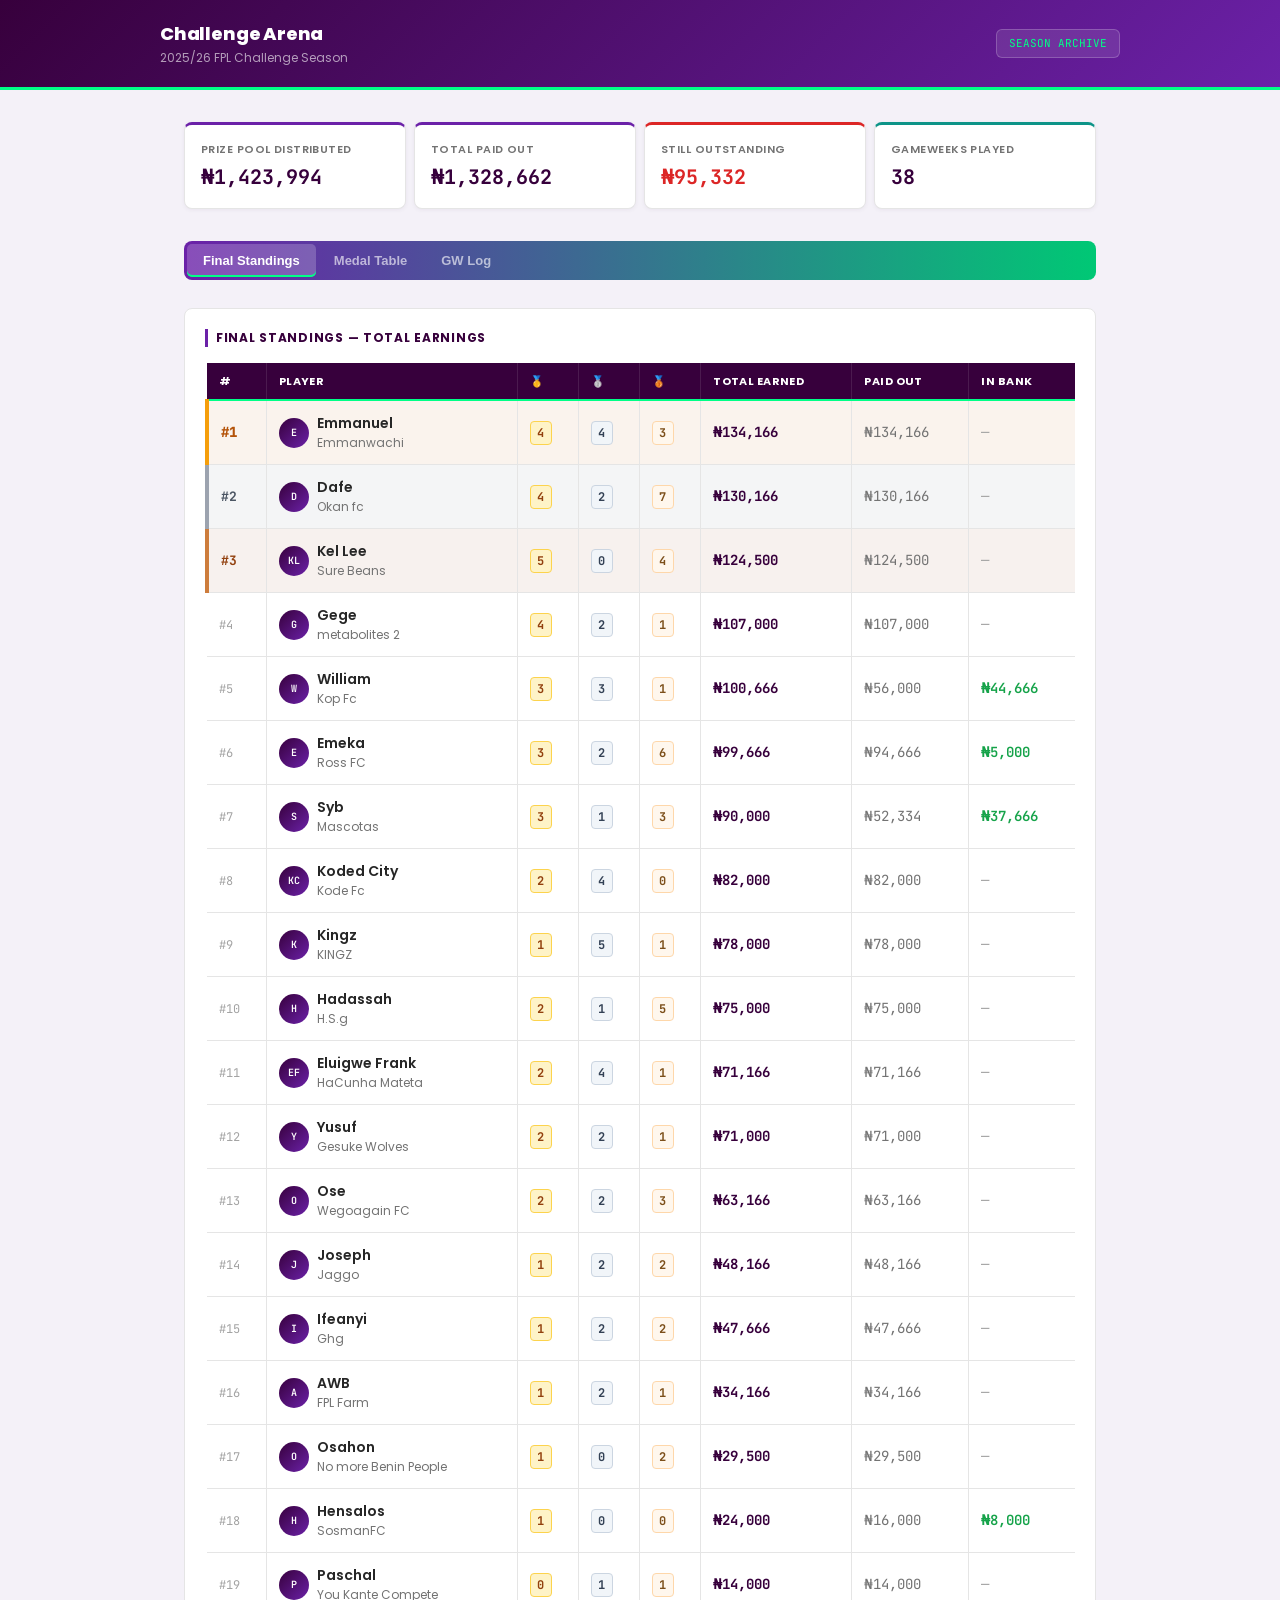
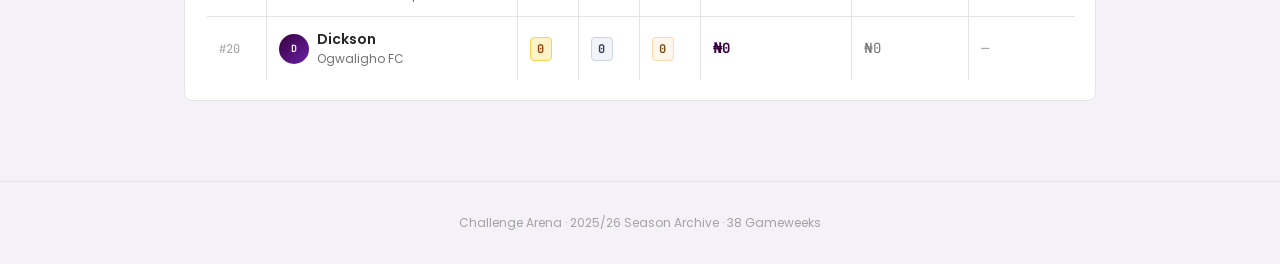
==== archive-2526.html @ 84543beb "Switch font from Inter to Poppins across all pages Co-Authored-By: Claude Sonnet 4.6 <noreply@anthro" ====
<!DOCTYPE html>
<html lang="en">
<head>
<meta charset="UTF-8">
<meta name="viewport" content="width=device-width,initial-scale=1">
<title>2025/26 Season Archive — Challenge Arena</title>
<link rel="preconnect" href="https://fonts.googleapis.com">
<link href="https://fonts.googleapis.com/css2?family=Poppins:wght@400;500;600;700;800&family=JetBrains+Mono:wght@400;600;700&display=swap" rel="stylesheet">
<style>
*{box-sizing:border-box;margin:0;padding:0}
html,body{overflow-x:hidden}
body{background:#f4f1f8;color:#262626;font-family:'Poppins',system-ui,sans-serif;min-height:100vh;font-size:14px;line-height:1.5}
.mono{font-family:'JetBrains Mono','Fira Code',monospace}

header{background:linear-gradient(135deg,#37003c 0%,#6b21a8 100%);padding:1.25rem 1.5rem;border-bottom:3px solid #00ff87}
.header-inner{max-width:960px;margin:0 auto;display:flex;align-items:center;justify-content:space-between;gap:1rem;flex-wrap:wrap}
.logo-name{font-size:18px;font-weight:800;color:#fff;letter-spacing:-0.01em}
.logo-sub{font-size:12px;color:rgba(255,255,255,.6);margin-top:2px}
.archive-badge{font-family:'JetBrains Mono','Fira Code',monospace;font-size:11px;color:#00ff87;background:rgba(255,255,255,.1);padding:5px 12px;border-radius:6px;border:1px solid rgba(255,255,255,.2);white-space:nowrap}

.shell{max-width:960px;margin:0 auto;padding:2rem 1.5rem}

.metrics{display:grid;grid-template-columns:repeat(auto-fit,minmax(140px,1fr));gap:8px;margin-bottom:2rem}
.metric{background:#fff;border:1px solid #e5e5e5;border-top:3px solid #6b21a8;border-radius:8px;padding:1rem;box-shadow:0 1px 4px rgba(55,0,60,.06)}
.metric-label{font-size:11px;font-weight:600;color:#737373;margin-bottom:4px;text-transform:uppercase;letter-spacing:.04em}
.metric-val{font-family:'JetBrains Mono','Fira Code',monospace;font-size:20px;font-weight:700;color:#37003c}

.tabs{display:flex;gap:2px;background:linear-gradient(90deg,#6b21a8 0%,#00c875 100%);border-radius:8px;padding:3px;margin-bottom:1.75rem;overflow-x:auto}
.tab{padding:9px 16px;font-size:13px;font-weight:700;cursor:pointer;border:none;background:none;color:rgba(255,255,255,.62);border-radius:5px;white-space:nowrap;transition:color 150ms,background 150ms}
.tab:hover{color:#fff;background:rgba(255,255,255,.12)}
.tab.active{background:rgba(255,255,255,.2);color:#fff;box-shadow:inset 0 -2px 0 #00ff87}

.section{display:none}.section.active{display:block}

.card{background:#fff;border:1px solid #e5e5e5;border-radius:8px;padding:1.25rem;margin-bottom:1rem}
.card-title{font-size:12px;font-weight:700;color:#37003c;margin-bottom:1rem;letter-spacing:.06em;text-transform:uppercase;border-left:3px solid #6b21a8;padding-left:8px}

.tbl-wrap{overflow-x:auto;overscroll-behavior-x:contain}
table{width:100%;border-collapse:collapse;font-size:14px}
th{font-size:11px;font-weight:700;color:#fff;text-align:left;padding:10px 12px;background:#37003c;border-bottom:2px solid #00ff87;border-right:1px solid rgba(255,255,255,.1);white-space:nowrap;letter-spacing:.04em;text-transform:uppercase}
th:last-child{border-right:none}
td{padding:12px;border-bottom:1px solid #e5e5e5;border-right:1px solid #e5e5e5;color:#262626;vertical-align:middle}
td:last-child{border-right:none}
tr:last-child td{border-bottom:none}
tbody tr:hover td{background:#f3e8ff}

tr.podium-1 td{background:rgba(180,83,9,.07)}
tr.podium-1 td:first-child{border-left:4px solid #f59e0b}
tr.podium-2 td{background:rgba(75,85,99,.06)}
tr.podium-2 td:first-child{border-left:4px solid #9ca3af}
tr.podium-3 td{background:rgba(146,64,14,.07)}
tr.podium-3 td:first-child{border-left:4px solid #cd7c3c}

.rank-1{color:#b45309;font-family:'JetBrains Mono','Fira Code',monospace;font-weight:800;font-size:14px}
.rank-2{color:#4b5563;font-family:'JetBrains Mono','Fira Code',monospace;font-weight:700;font-size:13px}
.rank-3{color:#92400e;font-family:'JetBrains Mono','Fira Code',monospace;font-weight:700;font-size:13px}
.rank-n{color:#a3a3a3;font-family:'JetBrains Mono','Fira Code',monospace;font-size:12px}

.init{width:30px;height:30px;border-radius:9999px;background:linear-gradient(135deg,#37003c,#6b21a8);display:inline-flex;align-items:center;justify-content:center;font-family:'JetBrains Mono','Fira Code',monospace;font-size:10px;color:#fff;flex-shrink:0;font-weight:600}

.w1,.w2,.w3{font-family:'JetBrains Mono','Fira Code',monospace;font-size:12px;font-weight:700;min-width:22px;text-align:center;padding:2px 6px;border-radius:4px;display:inline-block}
.w1{background:#fef3c7;color:#92400e;border:1px solid #fcd34d}
.w2{background:#f1f5f9;color:#334155;border:1px solid #cbd5e1}
.w3{background:#fff7ed;color:#7c4f1a;border:1px solid #fed7aa}

.bal-pos{font-family:'JetBrains Mono','Fira Code',monospace;color:#16a34a;font-weight:600}
.bal-zero{font-family:'JetBrains Mono','Fira Code',monospace;color:#a3a3a3}
.earned{font-family:'JetBrains Mono','Fira Code',monospace;font-weight:700;color:#37003c}

.gw-item{display:flex;gap:1rem;padding:10px 0;border-bottom:1px solid #e5e5e5;align-items:flex-start}
.gw-item:last-child{border-bottom:none}
.gw-num{font-family:'JetBrains Mono','Fira Code',monospace;font-size:12px;color:#6b21a8;font-weight:600;white-space:nowrap;margin-top:2px;min-width:46px}
.gw-note{color:#737373;font-size:13px;line-height:1.6}
.gw-prizes{display:flex;flex-wrap:wrap;gap:4px;margin-top:6px}
.prize-chip{font-family:'JetBrains Mono','Fira Code',monospace;font-size:11px;padding:2px 7px;border-radius:4px;border:1px solid #e5e5e5;background:#f5f5f5;color:#262626;white-space:nowrap}
.prize-chip.gold{background:#fef3c7;border-color:#fcd34d;color:#92400e}
.prize-chip.silver{background:#f1f5f9;border-color:#cbd5e1;color:#334155}
.prize-chip.bronze{background:#fff7ed;border-color:#fed7aa;color:#7c4f1a}

footer{text-align:center;padding:2rem 1rem;color:#a3a3a3;font-size:12px;border-top:1px solid #e5e5e5;margin-top:2rem}

@media(max-width:600px){
  .shell{padding:1.25rem 1rem}
  .metrics{grid-template-columns:repeat(2,1fr)}
  .metric-val{font-size:16px}
  table{font-size:13px}
  th{padding:8px 6px;font-size:10px}
  td{padding:8px 6px}
  .init{width:24px;height:24px;font-size:.6rem}
  .gw-item{gap:.5rem}
}
</style>
</head>
<body>

<header>
  <div class="header-inner">
    <div>
      <div class="logo-name">Challenge Arena</div>
      <div class="logo-sub">2025/26 FPL Challenge Season</div>
    </div>
    <div class="archive-badge">SEASON ARCHIVE</div>
  </div>
</header>

<div class="shell">

  <div class="metrics" id="metrics"></div>

  <div class="tabs">
    <button class="tab active" onclick="showTab('standings')">Final Standings</button>
    <button class="tab" onclick="showTab('medals')">Medal Table</button>
    <button class="tab" onclick="showTab('gwlog')">GW Log</button>
  </div>

  <div id="sec-standings" class="section active">
    <div class="card">
      <div class="card-title">Final Standings — Total Earnings</div>
      <div class="tbl-wrap"><table>
        <thead><tr><th>#</th><th>Player</th><th>🥇</th><th>🥈</th><th>🥉</th><th>Total Earned</th><th>Paid Out</th><th>In Bank</th></tr></thead>
        <tbody id="standings-body"></tbody>
      </table></div>
    </div>
  </div>

  <div id="sec-medals" class="section">
    <div class="card">
      <div class="card-title">Medal Table</div>
      <div class="tbl-wrap"><table>
        <thead><tr><th>#</th><th>Player</th><th>🥇 Gold</th><th>🥈 Silver</th><th>🥉 Bronze</th><th>Total Medals</th></tr></thead>
        <tbody id="medals-body"></tbody>
      </table></div>
    </div>
  </div>

  <div id="sec-gwlog" class="section">
    <div class="card">
      <div class="card-title">Gameweek by Gameweek</div>
      <div id="gw-log"></div>
    </div>
  </div>

</div>

<footer>Challenge Arena · 2025/26 Season Archive · 38 Gameweeks</footer>

<script>
const NAMES=['Osahon','Syb','Emmanuel','William','Hensalos','Kingz','AWB','Yusuf','Eluigwe Frank','Hadassah','Dafe','Dickson','Joseph','Ose','Gege','Emeka','Koded City','Ifeanyi','Kel Lee','Paschal'];
const TEAMS=['No more Benin People','Mascotas','Emmanwachi','Kop Fc','SosmanFC','KINGZ','FPL Farm','Gesuke Wolves','HaCunha Mateta','H.S.g','Okan fc','Ogwaligho FC','Jaggo','Wegoagain FC','metabolites 2','Ross FC','Kode Fc','Ghg','Sure Beans','You Kante Compete'];
const PAID_OUT=[29500,52334,134166,56000,16000,78000,34166,71000,71166,75000,130166,0,48166,63166,107000,94666,82000,47666,124500,14000];
const PRESET=[
  {gw:1, awards:{1:7000,5:7000,14:18000},  pos:{1:[14],2:[1,5],3:[]},         note:'Gege 1st · Syb & Kingz joint 2nd (₦7,000 each)'},
  {gw:2, awards:{8:10000,13:18000,15:4000}, pos:{1:[13],2:[8],3:[15]},         note:'Ose 1st · Eluigwe Frank 2nd · Emeka 3rd (₦4,000)'},
  {gw:3, awards:{8:10000,15:4000,18:18000}, pos:{1:[18],2:[8],3:[15]},         note:'Kel Lee 1st · Eluigwe Frank 2nd · Emeka 3rd (₦4,000)'},
  {gw:4, awards:{14:18000,18:4000,19:10000},pos:{1:[14],2:[19],3:[18]},        note:'Gege 1st · Paschal 2nd · Kel Lee 3rd (₦4,000)'},
  {gw:5, awards:{13:14000,15:14000,19:4000},pos:{1:[13,15],2:[],3:[19]},       note:'Ose & Emeka joint 1st (₦14,000 each) · Paschal 3rd (₦4,000)'},
  {gw:6, awards:{1:5000,7:11000,15:22000},  pos:{1:[15],2:[7],3:[1]},          note:'Emeka 1st · Yusuf 2nd · Syb 3rd (₦5,000)'},
  {gw:7, awards:{2:1666,3:11000,9:22000,12:1666,15:1666},pos:{1:[9],2:[3],3:[2,12,15]},note:'Hadassah 1st · William 2nd · Emmanuel & Joseph & Emeka joint 3rd (₦1,666 each)'},
  {gw:8, awards:{10:22000,15:11000,18:5000},pos:{1:[10],2:[15],3:[18]},        note:'Dafe 1st · Emeka 2nd · Kel Lee 3rd (₦5,000)'},
  {gw:9, awards:{7:22000,15:11000,17:5000}, pos:{1:[7],2:[15],3:[17]},         note:'Yusuf 1st · Emeka 2nd · Ifeanyi 3rd (₦5,000)'},
  {gw:10,awards:{3:22000,9:5000,10:11000},  pos:{1:[3],2:[10],3:[9]},          note:'William 1st · Dafe 2nd · Hadassah 3rd (₦5,000)'},
  {gw:11,awards:{3:1666,10:11000,12:22000,13:1666,17:1666},pos:{1:[12],2:[10],3:[3,13,17]},note:'Joseph 1st · Dafe 2nd · William & Ose & Ifeanyi joint 3rd (₦1,666 each)'},
  {gw:12,awards:{3:22000,5:11000,10:5000},  pos:{1:[3],2:[5],3:[10]},          note:'William 1st · Kingz 2nd · Dafe 3rd (₦5,000)'},
  {gw:13,awards:{0:5000,15:22000,16:11000}, pos:{1:[15],2:[16],3:[0]},         note:'Emeka 1st · Koded City 2nd · Osahon 3rd (₦5,000)'},
  {gw:14,awards:{2:22000,8:8000,16:8000},   pos:{1:[2],2:[8,16],3:[]},         note:'Emmanuel 1st · Eluigwe Frank & Koded City joint 2nd (₦8,000 each)'},
  {gw:15,awards:{0:22000,9:11000,14:5000},  pos:{1:[0],2:[9],3:[14]},          note:'Osahon 1st · Hadassah 2nd · Gege 3rd (₦5,000)'},
  {gw:16,awards:{2:2500,3:11000,4:24000,9:2500},pos:{1:[4],2:[3],3:[2,9]},    note:'Hensalos 1st · William 2nd · Emmanuel & Hadassah joint 3rd (₦2,500 each)'},
  {gw:17,awards:{2:17500,8:17500,10:5000},  pos:{1:[2,8],2:[],3:[10]},         note:'Emmanuel & Eluigwe Frank joint 1st (₦17,500 each) · Dafe 3rd (₦5,000)'},
  {gw:18,awards:{1:24000,5:11000,13:5000},  pos:{1:[1],2:[5],3:[13]},          note:'Syb 1st · Kingz 2nd · Ose 3rd (₦5,000)'},
  {gw:19,awards:{5:5000,10:24000,16:11000}, pos:{1:[10],2:[16],3:[5]},         note:'Dafe 1st · Koded City 2nd · Kingz 3rd (₦5,000)'},
  {gw:20,awards:{0:2500,10:2500,14:11000,18:24000},pos:{1:[18],2:[14],3:[0,10]},note:'Kel Lee 1st · Gege 2nd · Osahon & Dafe joint 3rd (₦2,500 each)'},
  {gw:21,awards:{1:5000,2:22000,3:11000},   pos:{1:[2],2:[3],3:[1]},           note:'Emmanuel 1st · William 2nd · Syb 3rd (₦5,000)'},
  {gw:22,awards:{1:22000,7:11000,15:5000},  pos:{1:[1],2:[7],3:[15]},          note:'Syb 1st · Yusuf 2nd · Emeka 3rd (₦5,000)'},
  {gw:23,awards:{2:2500,9:2500,16:22000,17:11000},pos:{1:[16],2:[17],3:[2,9]},note:'Koded City 1st · Ifeanyi 2nd · Emmanuel & Hadassah joint 3rd (₦2,500 each)'},
  {gw:24,awards:{5:22000,9:5000,13:11000},  pos:{1:[5],2:[13],3:[9]},          note:'Kingz 1st · Ose 2nd · Hadassah 3rd (₦5,000)'},
  {gw:25,awards:{5:11000,6:2500,13:2500,18:22000},pos:{1:[18],2:[5],3:[6,13]},note:'Kel Lee 1st · Kingz 2nd · AWB & Ose joint 3rd (₦2,500 each)'},
  {gw:26,awards:{6:11000,7:22000,18:5000},  pos:{1:[7],2:[6],3:[18]},          note:'Yusuf 1st · AWB 2nd · Kel Lee 3rd (₦5,000)'},
  {gw:27,awards:{2:11000,3:22000,10:2500,12:2500},pos:{1:[3],2:[2],3:[10,12]},note:'William 1st · Emmanuel 2nd · Dafe & Joseph joint 3rd (₦2,500 each)'},
  {gw:28,awards:{1:22000,2:11000,8:5000},   pos:{1:[1],2:[2],3:[8]},           note:'Syb 1st · Emmanuel 2nd · Eluigwe Frank 3rd (₦5,000)'},
  {gw:29,awards:{9:22000,16:8000,17:8000},  pos:{1:[9],2:[16,17],3:[]},        note:'Hadassah 1st · Koded City & Ifeanyi joint 2nd (₦8,000 each)'},
  {gw:30,awards:{6:12666,8:12666,10:12666}, pos:{1:[6,8,10],2:[],3:[]},        note:'AWB & Eluigwe Frank & Dafe 3-way 1st (₦12,666 each)'},
  {gw:31,awards:{6:8000,8:8000,10:22000},   pos:{1:[10],2:[6,8],3:[]},         note:'Dafe 1st · AWB & Eluigwe Frank joint 2nd (₦8,000 each)'},
  {gw:32,awards:{2:11000,7:5000,17:22000},  pos:{1:[17],2:[2],3:[7]},          note:'Ifeanyi 1st · Emmanuel 2nd · Yusuf 3rd (₦5,000)'},
  {gw:33,awards:{5:11000,10:5000,16:22000}, pos:{1:[16],2:[5],3:[10]},         note:'Koded City 1st · Kingz 2nd · Dafe 3rd (₦5,000)'},
  {gw:34,awards:{1:5000,2:11000,14:22000},  pos:{1:[14],2:[2],3:[1]},          note:'Gege 1st · Emmanuel 2nd · Syb 3rd (₦5,000)'},
  {gw:35,awards:{13:11000,14:22000,15:2500,18:2500},pos:{1:[14],2:[13],3:[15,18]},note:'Gege 1st · Ose 2nd · Emeka & Kel Lee joint 3rd (₦2,500 each)'},
  {gw:36,awards:{2:22000,9:5000,12:11000},  pos:{1:[2],2:[12],3:[9]},          note:'Emmanuel 1st · Joseph 2nd · Hadassah 3rd (₦5,000)'},
  {gw:37,awards:{10:2500,14:11000,15:2500,18:22000},pos:{1:[18],2:[14],3:[10,15]},note:'Kel Lee 1st · Gege 2nd · Dafe & Emeka joint 3rd (₦2,500 each)'},
  {gw:38,awards:{10:5000,12:11000,18:22000},pos:{1:[18],2:[12],3:[10]},        note:'Kel Lee 1st · Joseph 2nd · Dafe 3rd (₦5,000)'},
];

// Compute stats
const acc=new Array(20).fill(0), w1=new Array(20).fill(0), w2=new Array(20).fill(0), w3=new Array(20).fill(0);
PRESET.forEach(g=>{
  Object.entries(g.awards).forEach(([i,v])=>acc[+i]+=v);
  (g.pos[1]||[]).forEach(i=>w1[i]++);
  (g.pos[2]||[]).forEach(i=>w2[i]++);
  (g.pos[3]||[]).forEach(i=>w3[i]++);
});

const fmt=n=>'₦'+n.toLocaleString();
const ini=n=>n.split(' ').map(w=>w[0]).join('').slice(0,2).toUpperCase();

// Metrics
const totalDistributed=acc.reduce((s,v)=>s+v,0);
const totalPaid=PAID_OUT.reduce((s,v)=>s+v,0);
const outstanding=totalDistributed-totalPaid;
document.getElementById('metrics').innerHTML=`
  <div class="metric"><div class="metric-label">Prize Pool Distributed</div><div class="metric-val">${fmt(totalDistributed)}</div></div>
  <div class="metric"><div class="metric-label">Total Paid Out</div><div class="metric-val">${fmt(totalPaid)}</div></div>
  <div class="metric" style="border-top-color:#dc2626"><div class="metric-label">Still Outstanding</div><div class="metric-val" style="color:#dc2626">${fmt(outstanding)}</div></div>
  <div class="metric" style="border-top-color:#0d9488"><div class="metric-label">Gameweeks Played</div><div class="metric-val">38</div></div>
`;

// Standings tab
const players=NAMES.map((_,i)=>({i,name:NAMES[i],team:TEAMS[i],acc:acc[i],paid:PAID_OUT[i],bal:acc[i]-PAID_OUT[i],w1:w1[i],w2:w2[i],w3:w3[i]}));
const byEarnings=[...players].sort((a,b)=>b.acc-a.acc);
document.getElementById('standings-body').innerHTML=byEarnings.map((p,rank)=>{
  const cls=rank===0?'podium-1':rank===1?'podium-2':rank===2?'podium-3':'';
  const rankEl=rank===0?`<span class="rank-1">#1</span>`:rank===1?`<span class="rank-2">#2</span>`:rank===2?`<span class="rank-3">#3</span>`:`<span class="rank-n">#${rank+1}</span>`;
  const balEl=p.bal>0?`<span class="bal-pos">${fmt(p.bal)}</span>`:`<span class="bal-zero">—</span>`;
  return `<tr class="${cls}">
    <td>${rankEl}</td>
    <td><div style="display:flex;align-items:center;gap:8px"><div class="init">${ini(p.name)}</div><div><div style="font-weight:600">${p.name}</div><div style="font-size:12px;color:#737373">${p.team}</div></div></div></td>
    <td><span class="w1">${p.w1}</span></td>
    <td><span class="w2">${p.w2}</span></td>
    <td><span class="w3">${p.w3}</span></td>
    <td><span class="earned">${fmt(p.acc)}</span></td>
    <td style="color:#737373;font-family:'JetBrains Mono','Fira Code',monospace">${fmt(p.paid)}</td>
    <td>${balEl}</td>
  </tr>`;
}).join('');

// Medal table
const byMedals=[...players].sort((a,b)=>b.w1-a.w1||b.w2-a.w2||b.w3-a.w3||b.acc-a.acc);
document.getElementById('medals-body').innerHTML=byMedals.map((p,rank)=>{
  const cls=rank===0?'podium-1':rank===1?'podium-2':rank===2?'podium-3':'';
  const rankEl=rank===0?`<span class="rank-1">#1</span>`:rank===1?`<span class="rank-2">#2</span>`:rank===2?`<span class="rank-3">#3</span>`:`<span class="rank-n">#${rank+1}</span>`;
  const total=p.w1+p.w2+p.w3;
  return `<tr class="${cls}">
    <td>${rankEl}</td>
    <td><div style="display:flex;align-items:center;gap:8px"><div class="init">${ini(p.name)}</div><div><div style="font-weight:600">${p.name}</div><div style="font-size:12px;color:#737373">${p.team}</div></div></div></td>
    <td><span class="w1">${p.w1}</span></td>
    <td><span class="w2">${p.w2}</span></td>
    <td><span class="w3">${p.w3}</span></td>
    <td><span style="font-family:'JetBrains Mono','Fira Code',monospace;font-weight:600">${total}</span></td>
  </tr>`;
}).join('');

// GW log
document.getElementById('gw-log').innerHTML=PRESET.map(g=>{
  const chips=Object.entries(g.awards).map(([idx,v])=>{
    const pos=(g.pos[1]||[]).includes(+idx)?'gold':(g.pos[2]||[]).includes(+idx)?'silver':(g.pos[3]||[]).includes(+idx)?'bronze':'';
    return `<span class="prize-chip ${pos}">${NAMES[+idx]} ${fmt(v)}</span>`;
  }).join('');
  const gwTotal=Object.values(g.awards).reduce((s,v)=>s+v,0);
  return `<div class="gw-item">
    <div class="gw-num">GW ${g.gw}</div>
    <div>
      <div class="gw-note">${g.note}</div>
      <div class="gw-prizes">${chips}<span class="prize-chip" style="color:#6b21a8;border-color:#c4b5fd;background:#f3e8ff">Pool ${fmt(gwTotal)}</span></div>
    </div>
  </div>`;
}).join('');

function showTab(t){
  document.querySelectorAll('.tab').forEach(b=>b.classList.remove('active'));
  document.querySelectorAll('.section').forEach(s=>s.classList.remove('active'));
  document.querySelector(`[onclick="showTab('${t}')"]`).classList.add('active');
  document.getElementById('sec-'+t).classList.add('active');
}
</script>
</body>
</html>
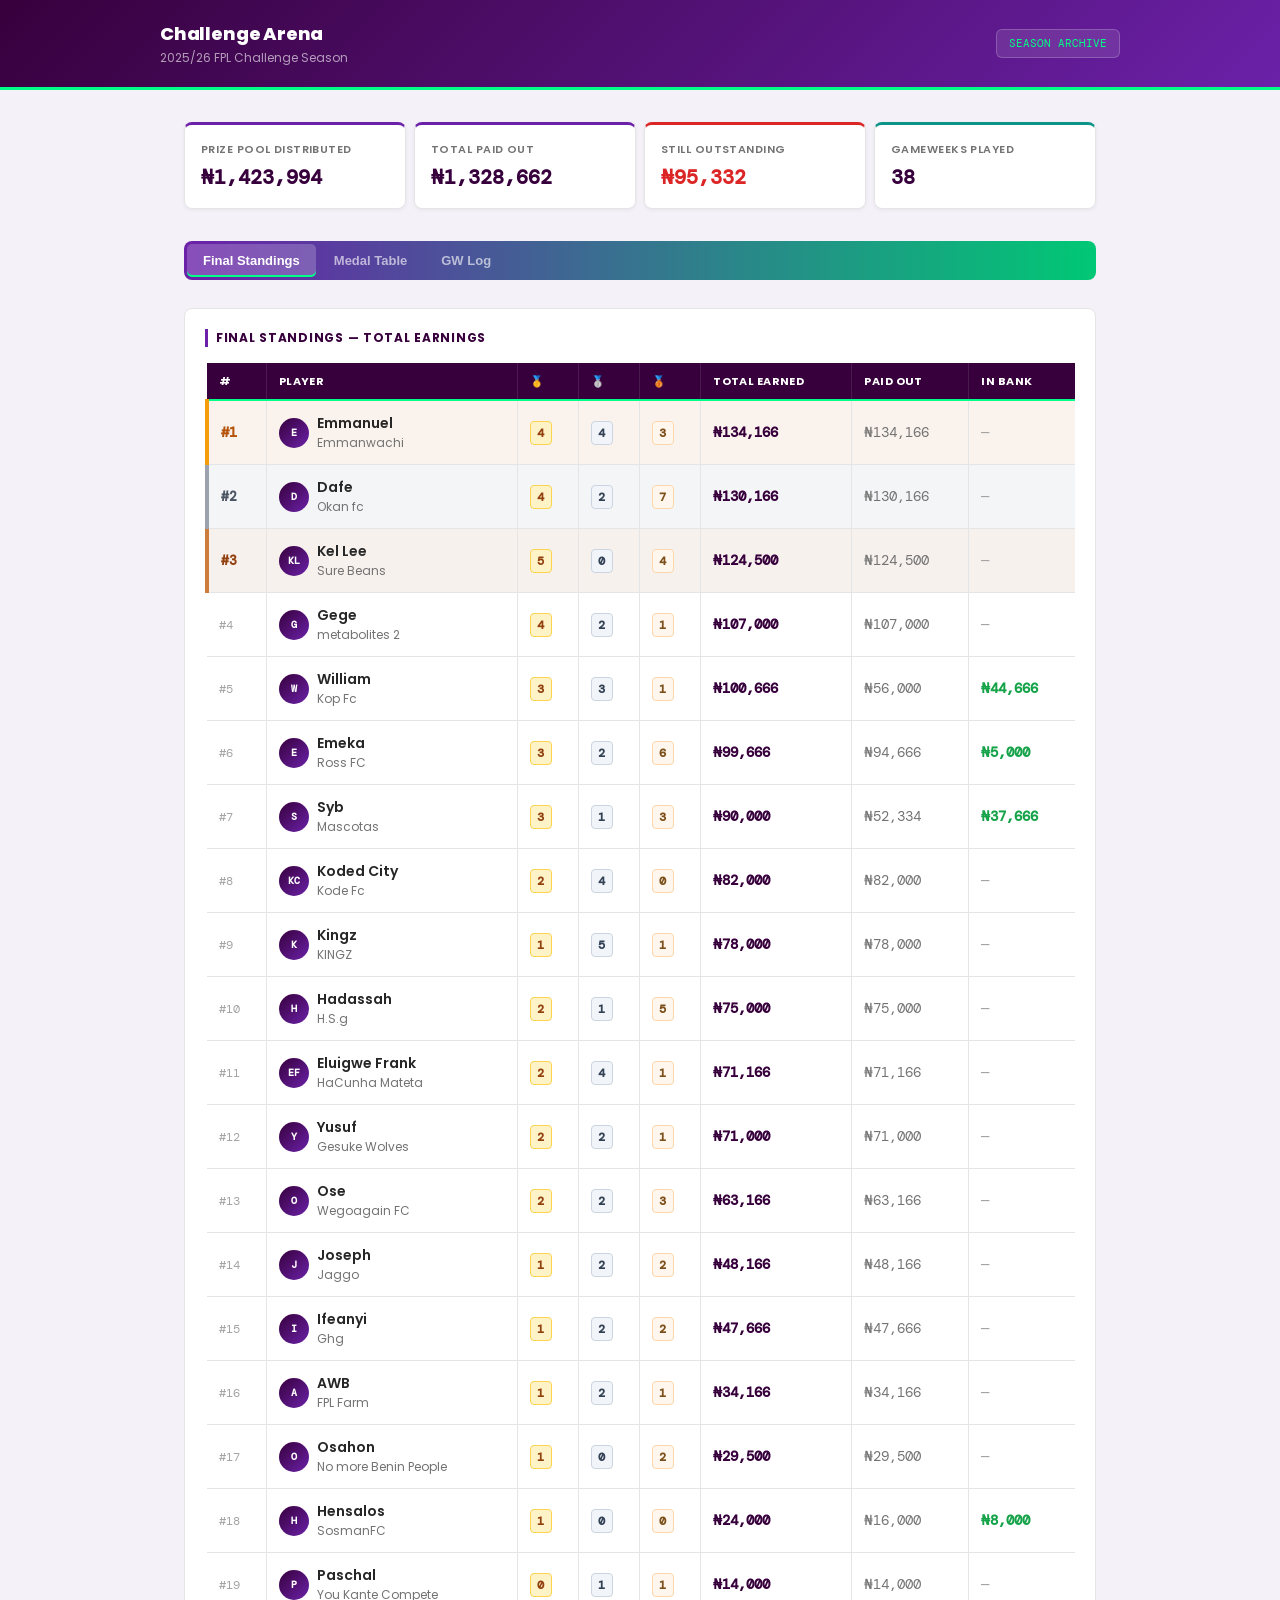
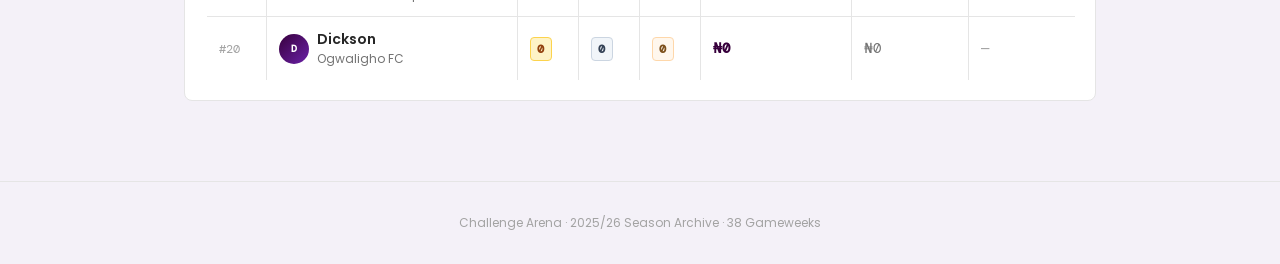
==== commit b942004c: "Switch monospace font from JetBrains Mono to DM Mono across all pages Co-Authored-By: Claude Sonnet " ====
--- a/archive-2526.html
+++ b/archive-2526.html
@@ -5,25 +5,25 @@
 <meta name="viewport" content="width=device-width,initial-scale=1">
 <title>2025/26 Season Archive — Challenge Arena</title>
 <link rel="preconnect" href="https://fonts.googleapis.com">
-<link href="https://fonts.googleapis.com/css2?family=Poppins:wght@400;500;600;700;800&family=JetBrains+Mono:wght@400;600;700&display=swap" rel="stylesheet">
+<link href="https://fonts.googleapis.com/css2?family=Poppins:wght@400;500;600;700;800&family=DM+Mono:wght@400;500&display=swap" rel="stylesheet">
 <style>
 *{box-sizing:border-box;margin:0;padding:0}
 html,body{overflow-x:hidden}
 body{background:#f4f1f8;color:#262626;font-family:'Poppins',system-ui,sans-serif;min-height:100vh;font-size:14px;line-height:1.5}
-.mono{font-family:'JetBrains Mono','Fira Code',monospace}
+.mono{font-family:'DM Mono',monospace}
 
 header{background:linear-gradient(135deg,#37003c 0%,#6b21a8 100%);padding:1.25rem 1.5rem;border-bottom:3px solid #00ff87}
 .header-inner{max-width:960px;margin:0 auto;display:flex;align-items:center;justify-content:space-between;gap:1rem;flex-wrap:wrap}
 .logo-name{font-size:18px;font-weight:800;color:#fff;letter-spacing:-0.01em}
 .logo-sub{font-size:12px;color:rgba(255,255,255,.6);margin-top:2px}
-.archive-badge{font-family:'JetBrains Mono','Fira Code',monospace;font-size:11px;color:#00ff87;background:rgba(255,255,255,.1);padding:5px 12px;border-radius:6px;border:1px solid rgba(255,255,255,.2);white-space:nowrap}
+.archive-badge{font-family:'DM Mono',monospace;font-size:11px;color:#00ff87;background:rgba(255,255,255,.1);padding:5px 12px;border-radius:6px;border:1px solid rgba(255,255,255,.2);white-space:nowrap}
 
 .shell{max-width:960px;margin:0 auto;padding:2rem 1.5rem}
 
 .metrics{display:grid;grid-template-columns:repeat(auto-fit,minmax(140px,1fr));gap:8px;margin-bottom:2rem}
 .metric{background:#fff;border:1px solid #e5e5e5;border-top:3px solid #6b21a8;border-radius:8px;padding:1rem;box-shadow:0 1px 4px rgba(55,0,60,.06)}
 .metric-label{font-size:11px;font-weight:600;color:#737373;margin-bottom:4px;text-transform:uppercase;letter-spacing:.04em}
-.metric-val{font-family:'JetBrains Mono','Fira Code',monospace;font-size:20px;font-weight:700;color:#37003c}
+.metric-val{font-family:'DM Mono',monospace;font-size:20px;font-weight:700;color:#37003c}
 
 .tabs{display:flex;gap:2px;background:linear-gradient(90deg,#6b21a8 0%,#00c875 100%);border-radius:8px;padding:3px;margin-bottom:1.75rem;overflow-x:auto}
 .tab{padding:9px 16px;font-size:13px;font-weight:700;cursor:pointer;border:none;background:none;color:rgba(255,255,255,.62);border-radius:5px;white-space:nowrap;transition:color 150ms,background 150ms}
@@ -51,28 +51,28 @@
 tr.podium-3 td{background:rgba(146,64,14,.07)}
 tr.podium-3 td:first-child{border-left:4px solid #cd7c3c}
 
-.rank-1{color:#b45309;font-family:'JetBrains Mono','Fira Code',monospace;font-weight:800;font-size:14px}
-.rank-2{color:#4b5563;font-family:'JetBrains Mono','Fira Code',monospace;font-weight:700;font-size:13px}
-.rank-3{color:#92400e;font-family:'JetBrains Mono','Fira Code',monospace;font-weight:700;font-size:13px}
-.rank-n{color:#a3a3a3;font-family:'JetBrains Mono','Fira Code',monospace;font-size:12px}
-
-.init{width:30px;height:30px;border-radius:9999px;background:linear-gradient(135deg,#37003c,#6b21a8);display:inline-flex;align-items:center;justify-content:center;font-family:'JetBrains Mono','Fira Code',monospace;font-size:10px;color:#fff;flex-shrink:0;font-weight:600}
-
-.w1,.w2,.w3{font-family:'JetBrains Mono','Fira Code',monospace;font-size:12px;font-weight:700;min-width:22px;text-align:center;padding:2px 6px;border-radius:4px;display:inline-block}
+.rank-1{color:#b45309;font-family:'DM Mono',monospace;font-weight:800;font-size:14px}
+.rank-2{color:#4b5563;font-family:'DM Mono',monospace;font-weight:700;font-size:13px}
+.rank-3{color:#92400e;font-family:'DM Mono',monospace;font-weight:700;font-size:13px}
+.rank-n{color:#a3a3a3;font-family:'DM Mono',monospace;font-size:12px}
+
+.init{width:30px;height:30px;border-radius:9999px;background:linear-gradient(135deg,#37003c,#6b21a8);display:inline-flex;align-items:center;justify-content:center;font-family:'DM Mono',monospace;font-size:10px;color:#fff;flex-shrink:0;font-weight:600}
+
+.w1,.w2,.w3{font-family:'DM Mono',monospace;font-size:12px;font-weight:700;min-width:22px;text-align:center;padding:2px 6px;border-radius:4px;display:inline-block}
 .w1{background:#fef3c7;color:#92400e;border:1px solid #fcd34d}
 .w2{background:#f1f5f9;color:#334155;border:1px solid #cbd5e1}
 .w3{background:#fff7ed;color:#7c4f1a;border:1px solid #fed7aa}
 
-.bal-pos{font-family:'JetBrains Mono','Fira Code',monospace;color:#16a34a;font-weight:600}
-.bal-zero{font-family:'JetBrains Mono','Fira Code',monospace;color:#a3a3a3}
-.earned{font-family:'JetBrains Mono','Fira Code',monospace;font-weight:700;color:#37003c}
+.bal-pos{font-family:'DM Mono',monospace;color:#16a34a;font-weight:600}
+.bal-zero{font-family:'DM Mono',monospace;color:#a3a3a3}
+.earned{font-family:'DM Mono',monospace;font-weight:700;color:#37003c}
 
 .gw-item{display:flex;gap:1rem;padding:10px 0;border-bottom:1px solid #e5e5e5;align-items:flex-start}
 .gw-item:last-child{border-bottom:none}
-.gw-num{font-family:'JetBrains Mono','Fira Code',monospace;font-size:12px;color:#6b21a8;font-weight:600;white-space:nowrap;margin-top:2px;min-width:46px}
+.gw-num{font-family:'DM Mono',monospace;font-size:12px;color:#6b21a8;font-weight:600;white-space:nowrap;margin-top:2px;min-width:46px}
 .gw-note{color:#737373;font-size:13px;line-height:1.6}
 .gw-prizes{display:flex;flex-wrap:wrap;gap:4px;margin-top:6px}
-.prize-chip{font-family:'JetBrains Mono','Fira Code',monospace;font-size:11px;padding:2px 7px;border-radius:4px;border:1px solid #e5e5e5;background:#f5f5f5;color:#262626;white-space:nowrap}
+.prize-chip{font-family:'DM Mono',monospace;font-size:11px;padding:2px 7px;border-radius:4px;border:1px solid #e5e5e5;background:#f5f5f5;color:#262626;white-space:nowrap}
 .prize-chip.gold{background:#fef3c7;border-color:#fcd34d;color:#92400e}
 .prize-chip.silver{background:#f1f5f9;border-color:#cbd5e1;color:#334155}
 .prize-chip.bronze{background:#fff7ed;border-color:#fed7aa;color:#7c4f1a}
@@ -226,7 +226,7 @@
     <td><span class="w2">${p.w2}</span></td>
     <td><span class="w3">${p.w3}</span></td>
     <td><span class="earned">${fmt(p.acc)}</span></td>
-    <td style="color:#737373;font-family:'JetBrains Mono','Fira Code',monospace">${fmt(p.paid)}</td>
+    <td style="color:#737373;font-family:'DM Mono',monospace">${fmt(p.paid)}</td>
     <td>${balEl}</td>
   </tr>`;
 }).join('');
@@ -243,7 +243,7 @@
     <td><span class="w1">${p.w1}</span></td>
     <td><span class="w2">${p.w2}</span></td>
     <td><span class="w3">${p.w3}</span></td>
-    <td><span style="font-family:'JetBrains Mono','Fira Code',monospace;font-weight:600">${total}</span></td>
+    <td><span style="font-family:'DM Mono',monospace;font-weight:600">${total}</span></td>
   </tr>`;
 }).join('');
 
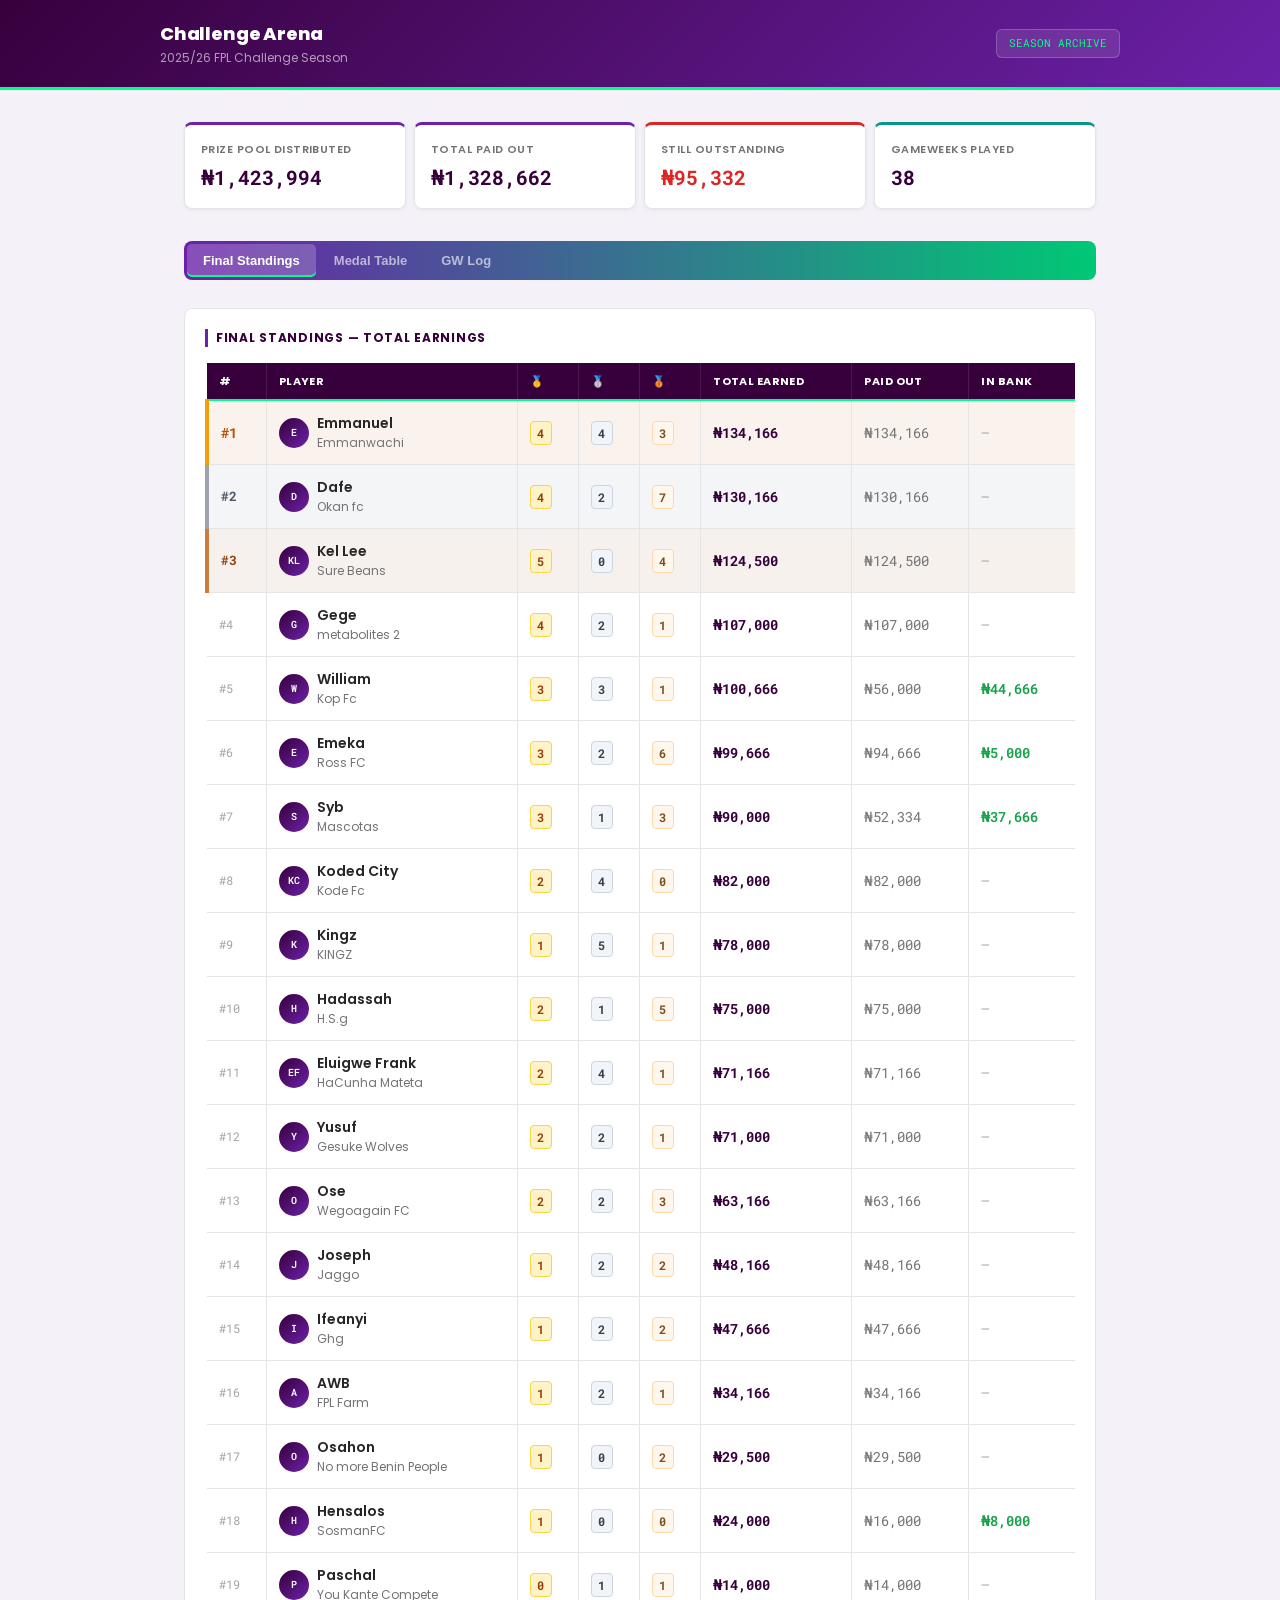
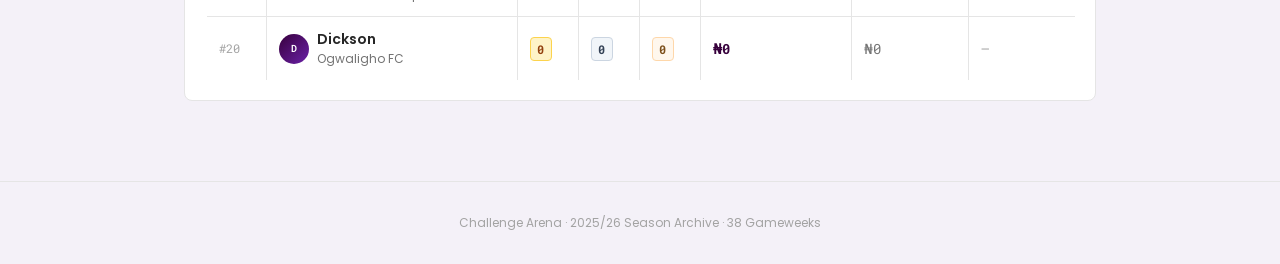
==== commit 79a42902: "Switch monospace font from DM Mono to Roboto Mono (no slashed zeros) Co-Authored-By: Claude Sonnet 4" ====
--- a/archive-2526.html
+++ b/archive-2526.html
@@ -5,25 +5,25 @@
 <meta name="viewport" content="width=device-width,initial-scale=1">
 <title>2025/26 Season Archive — Challenge Arena</title>
 <link rel="preconnect" href="https://fonts.googleapis.com">
-<link href="https://fonts.googleapis.com/css2?family=Poppins:wght@400;500;600;700;800&family=DM+Mono:wght@400;500&display=swap" rel="stylesheet">
+<link href="https://fonts.googleapis.com/css2?family=Poppins:wght@400;500;600;700;800&family=Roboto+Mono:wght@400;500&display=swap" rel="stylesheet">
 <style>
 *{box-sizing:border-box;margin:0;padding:0}
 html,body{overflow-x:hidden}
 body{background:#f4f1f8;color:#262626;font-family:'Poppins',system-ui,sans-serif;min-height:100vh;font-size:14px;line-height:1.5}
-.mono{font-family:'DM Mono',monospace}
+.mono{font-family:'Roboto Mono',monospace}
 
 header{background:linear-gradient(135deg,#37003c 0%,#6b21a8 100%);padding:1.25rem 1.5rem;border-bottom:3px solid #00ff87}
 .header-inner{max-width:960px;margin:0 auto;display:flex;align-items:center;justify-content:space-between;gap:1rem;flex-wrap:wrap}
 .logo-name{font-size:18px;font-weight:800;color:#fff;letter-spacing:-0.01em}
 .logo-sub{font-size:12px;color:rgba(255,255,255,.6);margin-top:2px}
-.archive-badge{font-family:'DM Mono',monospace;font-size:11px;color:#00ff87;background:rgba(255,255,255,.1);padding:5px 12px;border-radius:6px;border:1px solid rgba(255,255,255,.2);white-space:nowrap}
+.archive-badge{font-family:'Roboto Mono',monospace;font-size:11px;color:#00ff87;background:rgba(255,255,255,.1);padding:5px 12px;border-radius:6px;border:1px solid rgba(255,255,255,.2);white-space:nowrap}
 
 .shell{max-width:960px;margin:0 auto;padding:2rem 1.5rem}
 
 .metrics{display:grid;grid-template-columns:repeat(auto-fit,minmax(140px,1fr));gap:8px;margin-bottom:2rem}
 .metric{background:#fff;border:1px solid #e5e5e5;border-top:3px solid #6b21a8;border-radius:8px;padding:1rem;box-shadow:0 1px 4px rgba(55,0,60,.06)}
 .metric-label{font-size:11px;font-weight:600;color:#737373;margin-bottom:4px;text-transform:uppercase;letter-spacing:.04em}
-.metric-val{font-family:'DM Mono',monospace;font-size:20px;font-weight:700;color:#37003c}
+.metric-val{font-family:'Roboto Mono',monospace;font-size:20px;font-weight:700;color:#37003c}
 
 .tabs{display:flex;gap:2px;background:linear-gradient(90deg,#6b21a8 0%,#00c875 100%);border-radius:8px;padding:3px;margin-bottom:1.75rem;overflow-x:auto}
 .tab{padding:9px 16px;font-size:13px;font-weight:700;cursor:pointer;border:none;background:none;color:rgba(255,255,255,.62);border-radius:5px;white-space:nowrap;transition:color 150ms,background 150ms}
@@ -51,28 +51,28 @@
 tr.podium-3 td{background:rgba(146,64,14,.07)}
 tr.podium-3 td:first-child{border-left:4px solid #cd7c3c}
 
-.rank-1{color:#b45309;font-family:'DM Mono',monospace;font-weight:800;font-size:14px}
-.rank-2{color:#4b5563;font-family:'DM Mono',monospace;font-weight:700;font-size:13px}
-.rank-3{color:#92400e;font-family:'DM Mono',monospace;font-weight:700;font-size:13px}
-.rank-n{color:#a3a3a3;font-family:'DM Mono',monospace;font-size:12px}
-
-.init{width:30px;height:30px;border-radius:9999px;background:linear-gradient(135deg,#37003c,#6b21a8);display:inline-flex;align-items:center;justify-content:center;font-family:'DM Mono',monospace;font-size:10px;color:#fff;flex-shrink:0;font-weight:600}
-
-.w1,.w2,.w3{font-family:'DM Mono',monospace;font-size:12px;font-weight:700;min-width:22px;text-align:center;padding:2px 6px;border-radius:4px;display:inline-block}
+.rank-1{color:#b45309;font-family:'Roboto Mono',monospace;font-weight:800;font-size:14px}
+.rank-2{color:#4b5563;font-family:'Roboto Mono',monospace;font-weight:700;font-size:13px}
+.rank-3{color:#92400e;font-family:'Roboto Mono',monospace;font-weight:700;font-size:13px}
+.rank-n{color:#a3a3a3;font-family:'Roboto Mono',monospace;font-size:12px}
+
+.init{width:30px;height:30px;border-radius:9999px;background:linear-gradient(135deg,#37003c,#6b21a8);display:inline-flex;align-items:center;justify-content:center;font-family:'Roboto Mono',monospace;font-size:10px;color:#fff;flex-shrink:0;font-weight:600}
+
+.w1,.w2,.w3{font-family:'Roboto Mono',monospace;font-size:12px;font-weight:700;min-width:22px;text-align:center;padding:2px 6px;border-radius:4px;display:inline-block}
 .w1{background:#fef3c7;color:#92400e;border:1px solid #fcd34d}
 .w2{background:#f1f5f9;color:#334155;border:1px solid #cbd5e1}
 .w3{background:#fff7ed;color:#7c4f1a;border:1px solid #fed7aa}
 
-.bal-pos{font-family:'DM Mono',monospace;color:#16a34a;font-weight:600}
-.bal-zero{font-family:'DM Mono',monospace;color:#a3a3a3}
-.earned{font-family:'DM Mono',monospace;font-weight:700;color:#37003c}
+.bal-pos{font-family:'Roboto Mono',monospace;color:#16a34a;font-weight:600}
+.bal-zero{font-family:'Roboto Mono',monospace;color:#a3a3a3}
+.earned{font-family:'Roboto Mono',monospace;font-weight:700;color:#37003c}
 
 .gw-item{display:flex;gap:1rem;padding:10px 0;border-bottom:1px solid #e5e5e5;align-items:flex-start}
 .gw-item:last-child{border-bottom:none}
-.gw-num{font-family:'DM Mono',monospace;font-size:12px;color:#6b21a8;font-weight:600;white-space:nowrap;margin-top:2px;min-width:46px}
+.gw-num{font-family:'Roboto Mono',monospace;font-size:12px;color:#6b21a8;font-weight:600;white-space:nowrap;margin-top:2px;min-width:46px}
 .gw-note{color:#737373;font-size:13px;line-height:1.6}
 .gw-prizes{display:flex;flex-wrap:wrap;gap:4px;margin-top:6px}
-.prize-chip{font-family:'DM Mono',monospace;font-size:11px;padding:2px 7px;border-radius:4px;border:1px solid #e5e5e5;background:#f5f5f5;color:#262626;white-space:nowrap}
+.prize-chip{font-family:'Roboto Mono',monospace;font-size:11px;padding:2px 7px;border-radius:4px;border:1px solid #e5e5e5;background:#f5f5f5;color:#262626;white-space:nowrap}
 .prize-chip.gold{background:#fef3c7;border-color:#fcd34d;color:#92400e}
 .prize-chip.silver{background:#f1f5f9;border-color:#cbd5e1;color:#334155}
 .prize-chip.bronze{background:#fff7ed;border-color:#fed7aa;color:#7c4f1a}
@@ -226,7 +226,7 @@
     <td><span class="w2">${p.w2}</span></td>
     <td><span class="w3">${p.w3}</span></td>
     <td><span class="earned">${fmt(p.acc)}</span></td>
-    <td style="color:#737373;font-family:'DM Mono',monospace">${fmt(p.paid)}</td>
+    <td style="color:#737373;font-family:'Roboto Mono',monospace">${fmt(p.paid)}</td>
     <td>${balEl}</td>
   </tr>`;
 }).join('');
@@ -243,7 +243,7 @@
     <td><span class="w1">${p.w1}</span></td>
     <td><span class="w2">${p.w2}</span></td>
     <td><span class="w3">${p.w3}</span></td>
-    <td><span style="font-family:'DM Mono',monospace;font-weight:600">${total}</span></td>
+    <td><span style="font-family:'Roboto Mono',monospace;font-weight:600">${total}</span></td>
   </tr>`;
 }).join('');
 
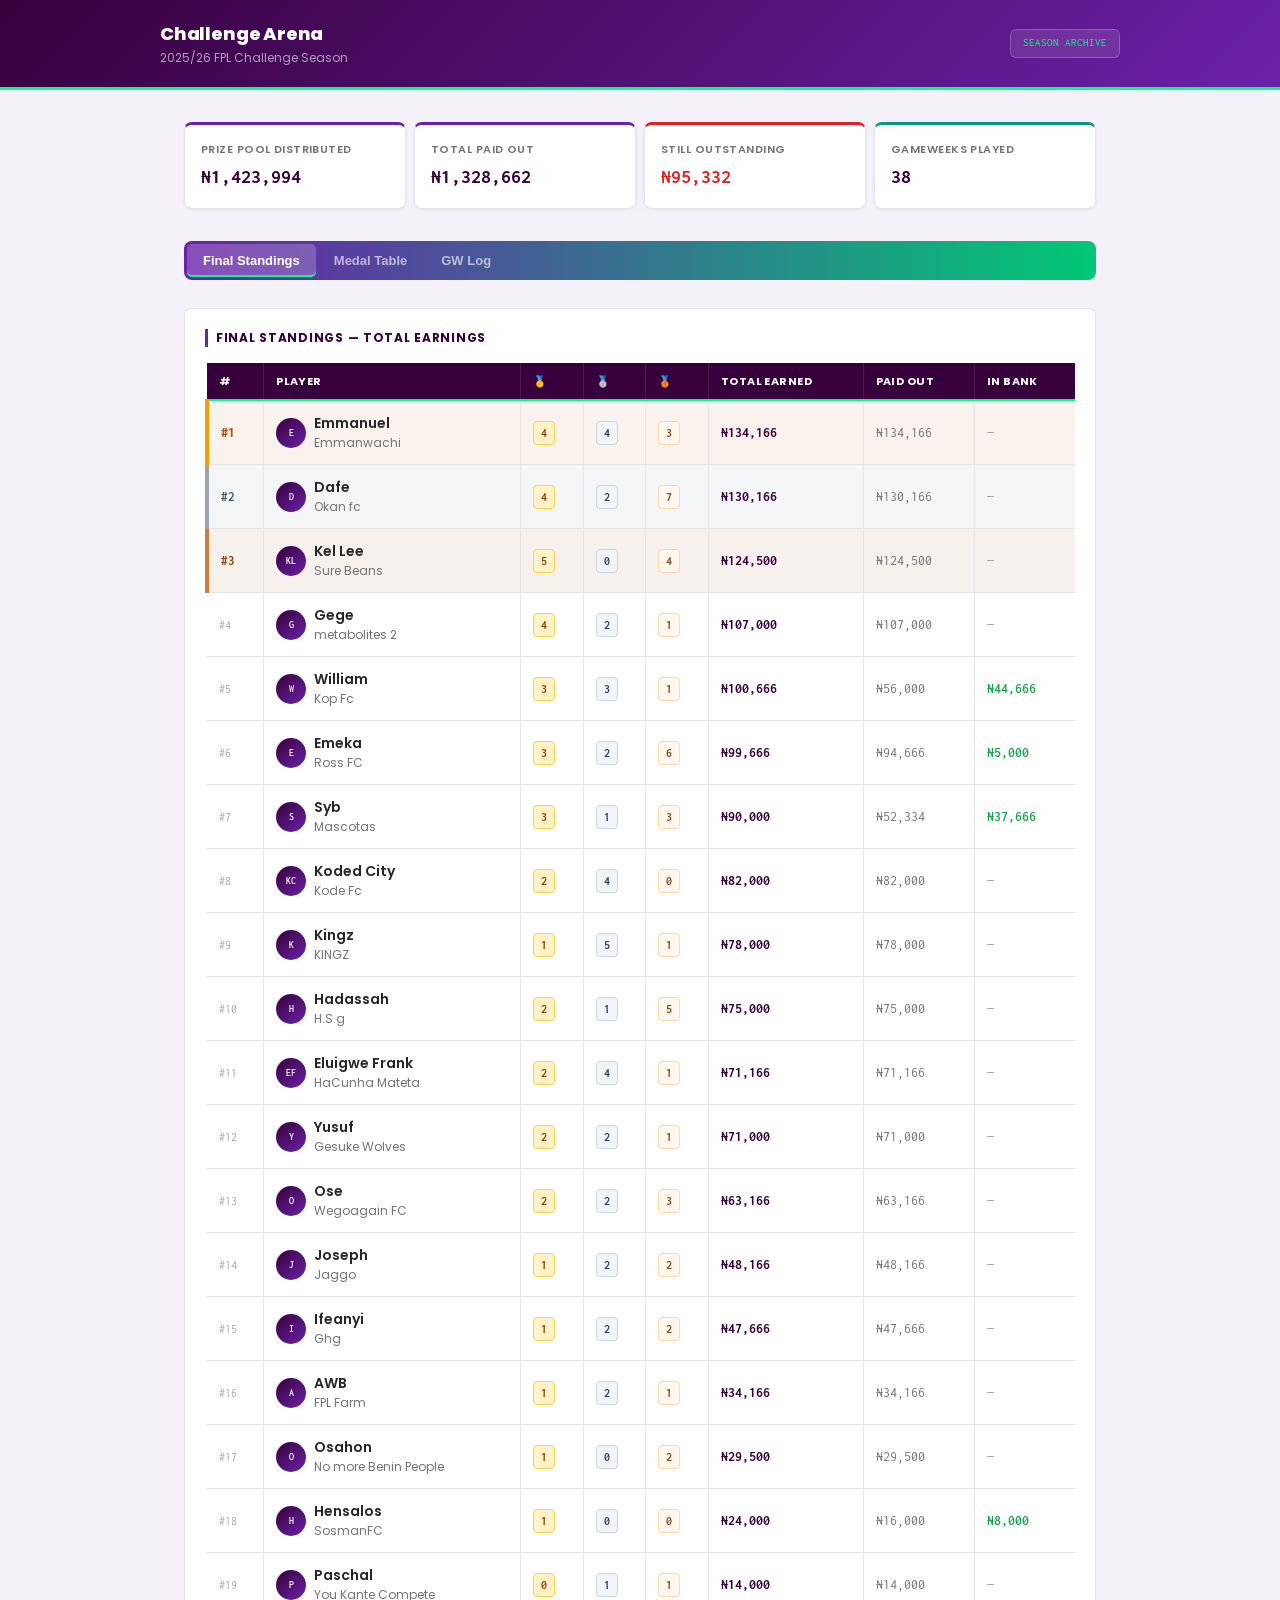
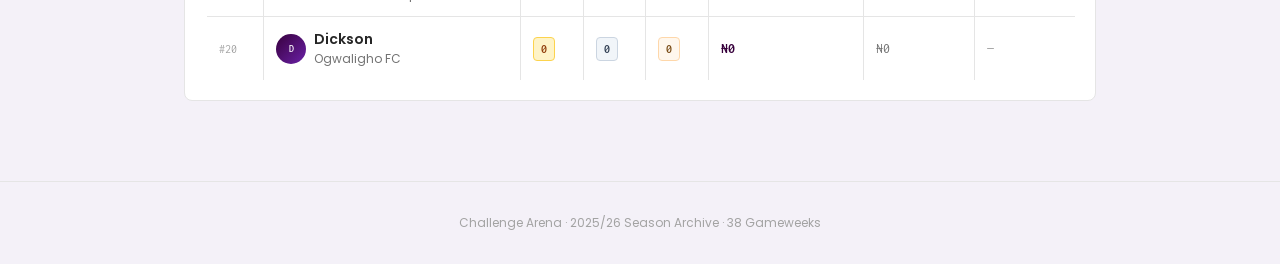
==== commit 9f752ee8: "Switch to Inconsolata monospace — plain zeros, no slash Co-Authored-By: Claude Sonnet 4.6 <noreply@a" ====
--- a/archive-2526.html
+++ b/archive-2526.html
@@ -5,25 +5,25 @@
 <meta name="viewport" content="width=device-width,initial-scale=1">
 <title>2025/26 Season Archive — Challenge Arena</title>
 <link rel="preconnect" href="https://fonts.googleapis.com">
-<link href="https://fonts.googleapis.com/css2?family=Poppins:wght@400;500;600;700;800&family=Roboto+Mono:wght@400;500&display=swap" rel="stylesheet">
+<link href="https://fonts.googleapis.com/css2?family=Poppins:wght@400;500;600;700;800&family=Inconsolata:wght@400;500&display=swap" rel="stylesheet">
 <style>
 *{box-sizing:border-box;margin:0;padding:0}
 html,body{overflow-x:hidden}
 body{background:#f4f1f8;color:#262626;font-family:'Poppins',system-ui,sans-serif;min-height:100vh;font-size:14px;line-height:1.5}
-.mono{font-family:'Roboto Mono',monospace}
+.mono{font-family:'Inconsolata',monospace}
 
 header{background:linear-gradient(135deg,#37003c 0%,#6b21a8 100%);padding:1.25rem 1.5rem;border-bottom:3px solid #00ff87}
 .header-inner{max-width:960px;margin:0 auto;display:flex;align-items:center;justify-content:space-between;gap:1rem;flex-wrap:wrap}
 .logo-name{font-size:18px;font-weight:800;color:#fff;letter-spacing:-0.01em}
 .logo-sub{font-size:12px;color:rgba(255,255,255,.6);margin-top:2px}
-.archive-badge{font-family:'Roboto Mono',monospace;font-size:11px;color:#00ff87;background:rgba(255,255,255,.1);padding:5px 12px;border-radius:6px;border:1px solid rgba(255,255,255,.2);white-space:nowrap}
+.archive-badge{font-family:'Inconsolata',monospace;font-size:11px;color:#00ff87;background:rgba(255,255,255,.1);padding:5px 12px;border-radius:6px;border:1px solid rgba(255,255,255,.2);white-space:nowrap}
 
 .shell{max-width:960px;margin:0 auto;padding:2rem 1.5rem}
 
 .metrics{display:grid;grid-template-columns:repeat(auto-fit,minmax(140px,1fr));gap:8px;margin-bottom:2rem}
 .metric{background:#fff;border:1px solid #e5e5e5;border-top:3px solid #6b21a8;border-radius:8px;padding:1rem;box-shadow:0 1px 4px rgba(55,0,60,.06)}
 .metric-label{font-size:11px;font-weight:600;color:#737373;margin-bottom:4px;text-transform:uppercase;letter-spacing:.04em}
-.metric-val{font-family:'Roboto Mono',monospace;font-size:20px;font-weight:700;color:#37003c}
+.metric-val{font-family:'Inconsolata',monospace;font-size:20px;font-weight:700;color:#37003c}
 
 .tabs{display:flex;gap:2px;background:linear-gradient(90deg,#6b21a8 0%,#00c875 100%);border-radius:8px;padding:3px;margin-bottom:1.75rem;overflow-x:auto}
 .tab{padding:9px 16px;font-size:13px;font-weight:700;cursor:pointer;border:none;background:none;color:rgba(255,255,255,.62);border-radius:5px;white-space:nowrap;transition:color 150ms,background 150ms}
@@ -51,28 +51,28 @@
 tr.podium-3 td{background:rgba(146,64,14,.07)}
 tr.podium-3 td:first-child{border-left:4px solid #cd7c3c}
 
-.rank-1{color:#b45309;font-family:'Roboto Mono',monospace;font-weight:800;font-size:14px}
-.rank-2{color:#4b5563;font-family:'Roboto Mono',monospace;font-weight:700;font-size:13px}
-.rank-3{color:#92400e;font-family:'Roboto Mono',monospace;font-weight:700;font-size:13px}
-.rank-n{color:#a3a3a3;font-family:'Roboto Mono',monospace;font-size:12px}
-
-.init{width:30px;height:30px;border-radius:9999px;background:linear-gradient(135deg,#37003c,#6b21a8);display:inline-flex;align-items:center;justify-content:center;font-family:'Roboto Mono',monospace;font-size:10px;color:#fff;flex-shrink:0;font-weight:600}
-
-.w1,.w2,.w3{font-family:'Roboto Mono',monospace;font-size:12px;font-weight:700;min-width:22px;text-align:center;padding:2px 6px;border-radius:4px;display:inline-block}
+.rank-1{color:#b45309;font-family:'Inconsolata',monospace;font-weight:800;font-size:14px}
+.rank-2{color:#4b5563;font-family:'Inconsolata',monospace;font-weight:700;font-size:13px}
+.rank-3{color:#92400e;font-family:'Inconsolata',monospace;font-weight:700;font-size:13px}
+.rank-n{color:#a3a3a3;font-family:'Inconsolata',monospace;font-size:12px}
+
+.init{width:30px;height:30px;border-radius:9999px;background:linear-gradient(135deg,#37003c,#6b21a8);display:inline-flex;align-items:center;justify-content:center;font-family:'Inconsolata',monospace;font-size:10px;color:#fff;flex-shrink:0;font-weight:600}
+
+.w1,.w2,.w3{font-family:'Inconsolata',monospace;font-size:12px;font-weight:700;min-width:22px;text-align:center;padding:2px 6px;border-radius:4px;display:inline-block}
 .w1{background:#fef3c7;color:#92400e;border:1px solid #fcd34d}
 .w2{background:#f1f5f9;color:#334155;border:1px solid #cbd5e1}
 .w3{background:#fff7ed;color:#7c4f1a;border:1px solid #fed7aa}
 
-.bal-pos{font-family:'Roboto Mono',monospace;color:#16a34a;font-weight:600}
-.bal-zero{font-family:'Roboto Mono',monospace;color:#a3a3a3}
-.earned{font-family:'Roboto Mono',monospace;font-weight:700;color:#37003c}
+.bal-pos{font-family:'Inconsolata',monospace;color:#16a34a;font-weight:600}
+.bal-zero{font-family:'Inconsolata',monospace;color:#a3a3a3}
+.earned{font-family:'Inconsolata',monospace;font-weight:700;color:#37003c}
 
 .gw-item{display:flex;gap:1rem;padding:10px 0;border-bottom:1px solid #e5e5e5;align-items:flex-start}
 .gw-item:last-child{border-bottom:none}
-.gw-num{font-family:'Roboto Mono',monospace;font-size:12px;color:#6b21a8;font-weight:600;white-space:nowrap;margin-top:2px;min-width:46px}
+.gw-num{font-family:'Inconsolata',monospace;font-size:12px;color:#6b21a8;font-weight:600;white-space:nowrap;margin-top:2px;min-width:46px}
 .gw-note{color:#737373;font-size:13px;line-height:1.6}
 .gw-prizes{display:flex;flex-wrap:wrap;gap:4px;margin-top:6px}
-.prize-chip{font-family:'Roboto Mono',monospace;font-size:11px;padding:2px 7px;border-radius:4px;border:1px solid #e5e5e5;background:#f5f5f5;color:#262626;white-space:nowrap}
+.prize-chip{font-family:'Inconsolata',monospace;font-size:11px;padding:2px 7px;border-radius:4px;border:1px solid #e5e5e5;background:#f5f5f5;color:#262626;white-space:nowrap}
 .prize-chip.gold{background:#fef3c7;border-color:#fcd34d;color:#92400e}
 .prize-chip.silver{background:#f1f5f9;border-color:#cbd5e1;color:#334155}
 .prize-chip.bronze{background:#fff7ed;border-color:#fed7aa;color:#7c4f1a}
@@ -226,7 +226,7 @@
     <td><span class="w2">${p.w2}</span></td>
     <td><span class="w3">${p.w3}</span></td>
     <td><span class="earned">${fmt(p.acc)}</span></td>
-    <td style="color:#737373;font-family:'Roboto Mono',monospace">${fmt(p.paid)}</td>
+    <td style="color:#737373;font-family:'Inconsolata',monospace">${fmt(p.paid)}</td>
     <td>${balEl}</td>
   </tr>`;
 }).join('');
@@ -243,7 +243,7 @@
     <td><span class="w1">${p.w1}</span></td>
     <td><span class="w2">${p.w2}</span></td>
     <td><span class="w3">${p.w3}</span></td>
-    <td><span style="font-family:'Roboto Mono',monospace;font-weight:600">${total}</span></td>
+    <td><span style="font-family:'Inconsolata',monospace;font-weight:600">${total}</span></td>
   </tr>`;
 }).join('');
 
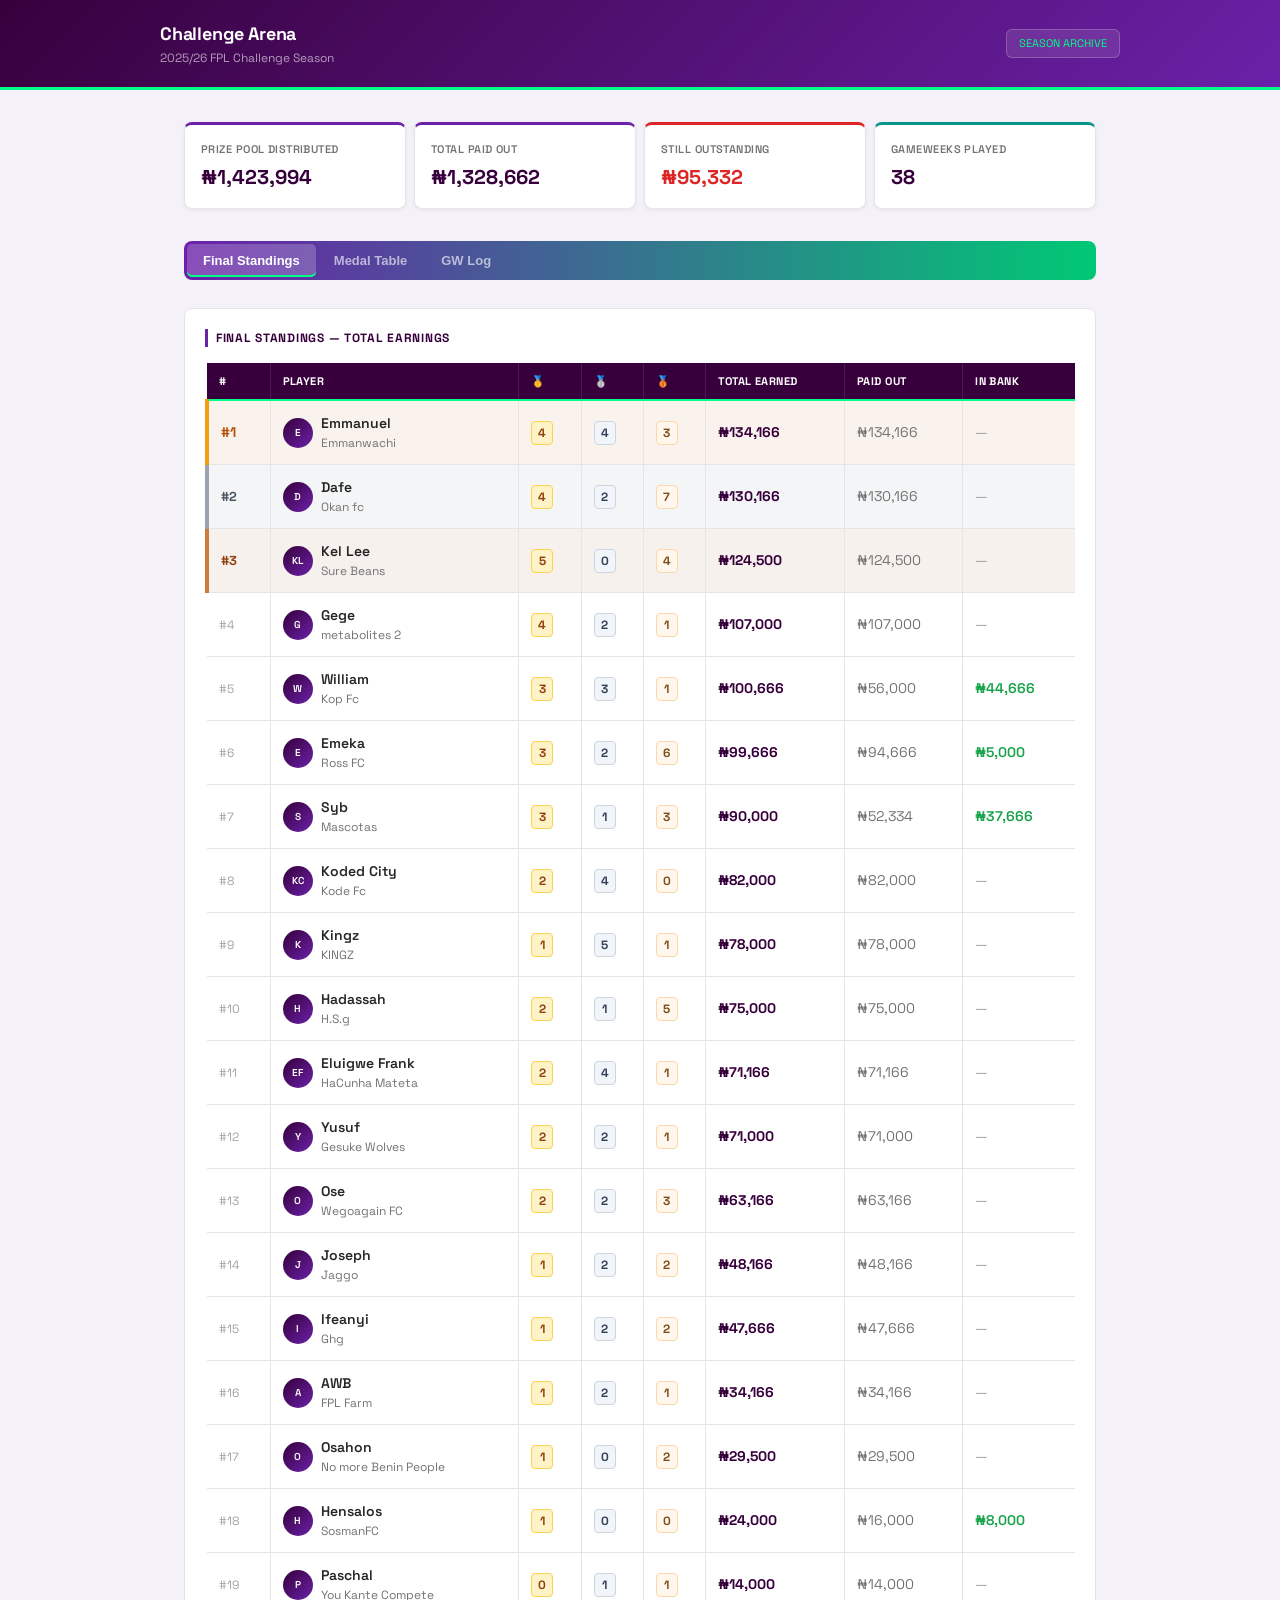
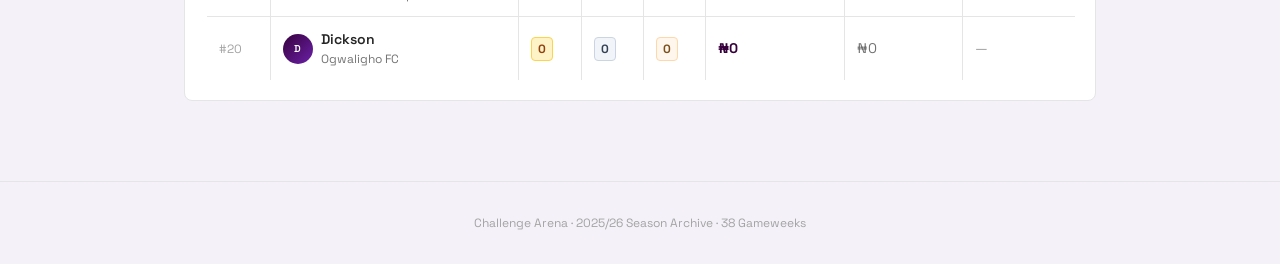
==== commit d6d377cd: "Switch to Space Grotesk across all pages — clean zeros, tabular numbers Co-Authored-By: Claude Sonne" ====
--- a/archive-2526.html
+++ b/archive-2526.html
@@ -5,25 +5,25 @@
 <meta name="viewport" content="width=device-width,initial-scale=1">
 <title>2025/26 Season Archive — Challenge Arena</title>
 <link rel="preconnect" href="https://fonts.googleapis.com">
-<link href="https://fonts.googleapis.com/css2?family=Poppins:wght@400;500;600;700;800&family=Inconsolata:wght@400;500&display=swap" rel="stylesheet">
+<link href="https://fonts.googleapis.com/css2?family=Space+Grotesk:wght@400;500;600;700&display=swap" rel="stylesheet">
 <style>
 *{box-sizing:border-box;margin:0;padding:0}
 html,body{overflow-x:hidden}
-body{background:#f4f1f8;color:#262626;font-family:'Poppins',system-ui,sans-serif;min-height:100vh;font-size:14px;line-height:1.5}
-.mono{font-family:'Inconsolata',monospace}
+body{background:#f4f1f8;color:#262626;font-family:'Space Grotesk',system-ui,sans-serif;min-height:100vh;font-size:14px;line-height:1.5}
+.mono{font-family:'Space Grotesk',system-ui,sans-serif}
 
 header{background:linear-gradient(135deg,#37003c 0%,#6b21a8 100%);padding:1.25rem 1.5rem;border-bottom:3px solid #00ff87}
 .header-inner{max-width:960px;margin:0 auto;display:flex;align-items:center;justify-content:space-between;gap:1rem;flex-wrap:wrap}
 .logo-name{font-size:18px;font-weight:800;color:#fff;letter-spacing:-0.01em}
 .logo-sub{font-size:12px;color:rgba(255,255,255,.6);margin-top:2px}
-.archive-badge{font-family:'Inconsolata',monospace;font-size:11px;color:#00ff87;background:rgba(255,255,255,.1);padding:5px 12px;border-radius:6px;border:1px solid rgba(255,255,255,.2);white-space:nowrap}
+.archive-badge{font-family:'Space Grotesk',system-ui,sans-serif;font-size:11px;color:#00ff87;background:rgba(255,255,255,.1);padding:5px 12px;border-radius:6px;border:1px solid rgba(255,255,255,.2);white-space:nowrap}
 
 .shell{max-width:960px;margin:0 auto;padding:2rem 1.5rem}
 
 .metrics{display:grid;grid-template-columns:repeat(auto-fit,minmax(140px,1fr));gap:8px;margin-bottom:2rem}
 .metric{background:#fff;border:1px solid #e5e5e5;border-top:3px solid #6b21a8;border-radius:8px;padding:1rem;box-shadow:0 1px 4px rgba(55,0,60,.06)}
 .metric-label{font-size:11px;font-weight:600;color:#737373;margin-bottom:4px;text-transform:uppercase;letter-spacing:.04em}
-.metric-val{font-family:'Inconsolata',monospace;font-size:20px;font-weight:700;color:#37003c}
+.metric-val{font-family:'Space Grotesk',system-ui,sans-serif;font-size:20px;font-weight:700;color:#37003c}
 
 .tabs{display:flex;gap:2px;background:linear-gradient(90deg,#6b21a8 0%,#00c875 100%);border-radius:8px;padding:3px;margin-bottom:1.75rem;overflow-x:auto}
 .tab{padding:9px 16px;font-size:13px;font-weight:700;cursor:pointer;border:none;background:none;color:rgba(255,255,255,.62);border-radius:5px;white-space:nowrap;transition:color 150ms,background 150ms}
@@ -51,28 +51,28 @@
 tr.podium-3 td{background:rgba(146,64,14,.07)}
 tr.podium-3 td:first-child{border-left:4px solid #cd7c3c}
 
-.rank-1{color:#b45309;font-family:'Inconsolata',monospace;font-weight:800;font-size:14px}
-.rank-2{color:#4b5563;font-family:'Inconsolata',monospace;font-weight:700;font-size:13px}
-.rank-3{color:#92400e;font-family:'Inconsolata',monospace;font-weight:700;font-size:13px}
-.rank-n{color:#a3a3a3;font-family:'Inconsolata',monospace;font-size:12px}
-
-.init{width:30px;height:30px;border-radius:9999px;background:linear-gradient(135deg,#37003c,#6b21a8);display:inline-flex;align-items:center;justify-content:center;font-family:'Inconsolata',monospace;font-size:10px;color:#fff;flex-shrink:0;font-weight:600}
-
-.w1,.w2,.w3{font-family:'Inconsolata',monospace;font-size:12px;font-weight:700;min-width:22px;text-align:center;padding:2px 6px;border-radius:4px;display:inline-block}
+.rank-1{color:#b45309;font-family:'Space Grotesk',system-ui,sans-serif;font-weight:800;font-size:14px}
+.rank-2{color:#4b5563;font-family:'Space Grotesk',system-ui,sans-serif;font-weight:700;font-size:13px}
+.rank-3{color:#92400e;font-family:'Space Grotesk',system-ui,sans-serif;font-weight:700;font-size:13px}
+.rank-n{color:#a3a3a3;font-family:'Space Grotesk',system-ui,sans-serif;font-size:12px}
+
+.init{width:30px;height:30px;border-radius:9999px;background:linear-gradient(135deg,#37003c,#6b21a8);display:inline-flex;align-items:center;justify-content:center;font-family:'Space Grotesk',system-ui,sans-serif;font-size:10px;color:#fff;flex-shrink:0;font-weight:600}
+
+.w1,.w2,.w3{font-family:'Space Grotesk',system-ui,sans-serif;font-size:12px;font-weight:700;min-width:22px;text-align:center;padding:2px 6px;border-radius:4px;display:inline-block}
 .w1{background:#fef3c7;color:#92400e;border:1px solid #fcd34d}
 .w2{background:#f1f5f9;color:#334155;border:1px solid #cbd5e1}
 .w3{background:#fff7ed;color:#7c4f1a;border:1px solid #fed7aa}
 
-.bal-pos{font-family:'Inconsolata',monospace;color:#16a34a;font-weight:600}
-.bal-zero{font-family:'Inconsolata',monospace;color:#a3a3a3}
-.earned{font-family:'Inconsolata',monospace;font-weight:700;color:#37003c}
+.bal-pos{font-family:'Space Grotesk',system-ui,sans-serif;color:#16a34a;font-weight:600}
+.bal-zero{font-family:'Space Grotesk',system-ui,sans-serif;color:#a3a3a3}
+.earned{font-family:'Space Grotesk',system-ui,sans-serif;font-weight:700;color:#37003c}
 
 .gw-item{display:flex;gap:1rem;padding:10px 0;border-bottom:1px solid #e5e5e5;align-items:flex-start}
 .gw-item:last-child{border-bottom:none}
-.gw-num{font-family:'Inconsolata',monospace;font-size:12px;color:#6b21a8;font-weight:600;white-space:nowrap;margin-top:2px;min-width:46px}
+.gw-num{font-family:'Space Grotesk',system-ui,sans-serif;font-size:12px;color:#6b21a8;font-weight:600;white-space:nowrap;margin-top:2px;min-width:46px}
 .gw-note{color:#737373;font-size:13px;line-height:1.6}
 .gw-prizes{display:flex;flex-wrap:wrap;gap:4px;margin-top:6px}
-.prize-chip{font-family:'Inconsolata',monospace;font-size:11px;padding:2px 7px;border-radius:4px;border:1px solid #e5e5e5;background:#f5f5f5;color:#262626;white-space:nowrap}
+.prize-chip{font-family:'Space Grotesk',system-ui,sans-serif;font-size:11px;padding:2px 7px;border-radius:4px;border:1px solid #e5e5e5;background:#f5f5f5;color:#262626;white-space:nowrap}
 .prize-chip.gold{background:#fef3c7;border-color:#fcd34d;color:#92400e}
 .prize-chip.silver{background:#f1f5f9;border-color:#cbd5e1;color:#334155}
 .prize-chip.bronze{background:#fff7ed;border-color:#fed7aa;color:#7c4f1a}
@@ -226,7 +226,7 @@
     <td><span class="w2">${p.w2}</span></td>
     <td><span class="w3">${p.w3}</span></td>
     <td><span class="earned">${fmt(p.acc)}</span></td>
-    <td style="color:#737373;font-family:'Inconsolata',monospace">${fmt(p.paid)}</td>
+    <td style="color:#737373;font-family:'Space Grotesk',system-ui,sans-serif">${fmt(p.paid)}</td>
     <td>${balEl}</td>
   </tr>`;
 }).join('');
@@ -243,7 +243,7 @@
     <td><span class="w1">${p.w1}</span></td>
     <td><span class="w2">${p.w2}</span></td>
     <td><span class="w3">${p.w3}</span></td>
-    <td><span style="font-family:'Inconsolata',monospace;font-weight:600">${total}</span></td>
+    <td><span style="font-family:'Space Grotesk',system-ui,sans-serif;font-weight:600">${total}</span></td>
   </tr>`;
 }).join('');
 
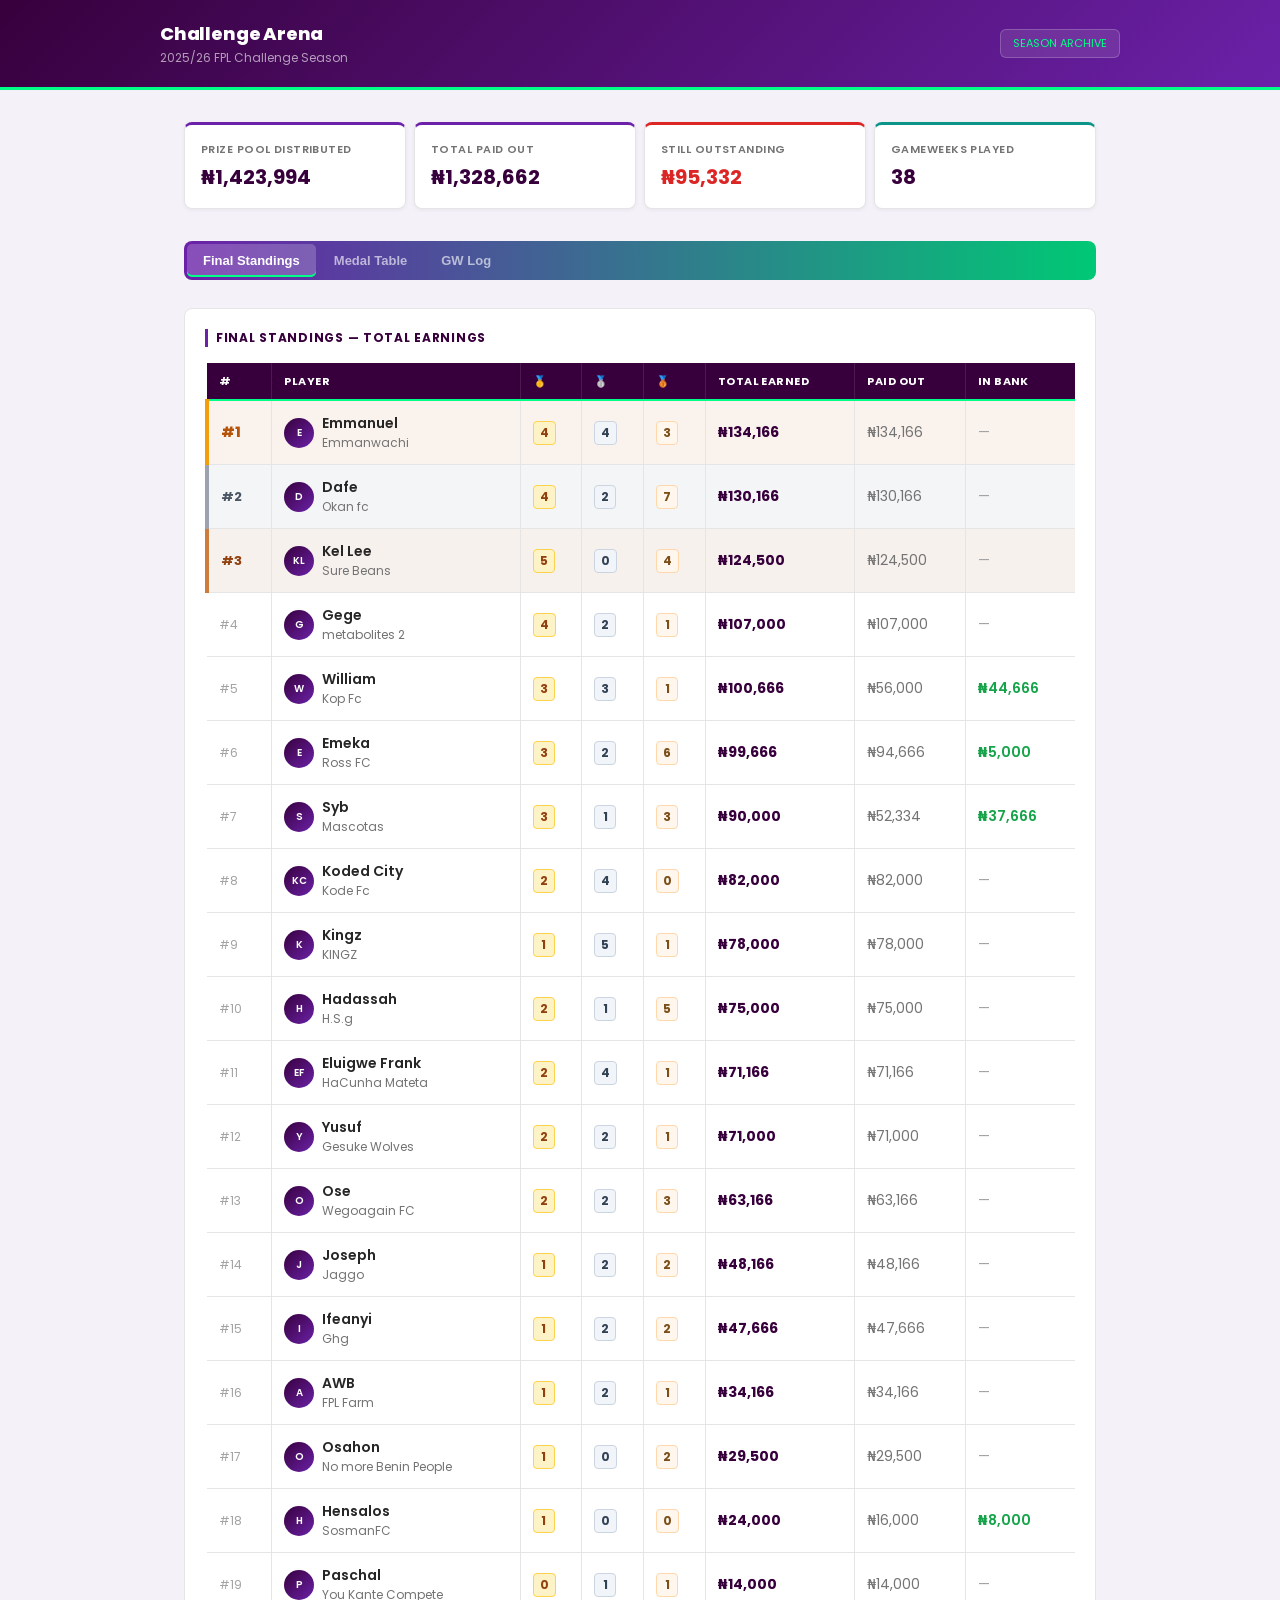
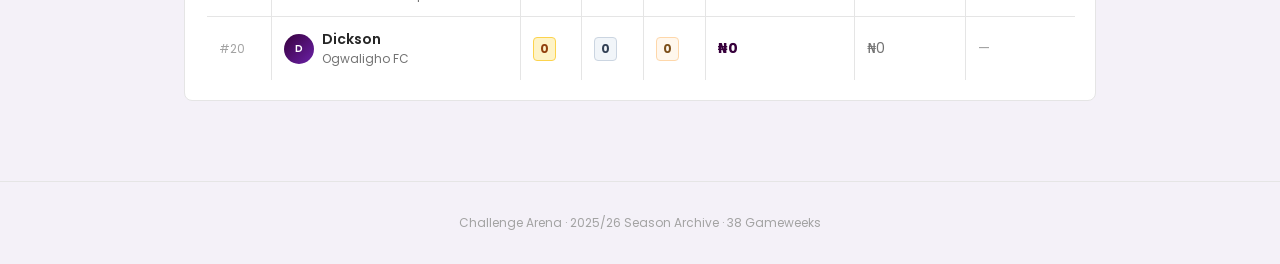
==== commit 911b5594: "Use Poppins for everything — body, numbers, all elements Co-Authored-By: Claude Sonnet 4.6 <noreply@" ====
--- a/archive-2526.html
+++ b/archive-2526.html
@@ -5,25 +5,25 @@
 <meta name="viewport" content="width=device-width,initial-scale=1">
 <title>2025/26 Season Archive — Challenge Arena</title>
 <link rel="preconnect" href="https://fonts.googleapis.com">
-<link href="https://fonts.googleapis.com/css2?family=Space+Grotesk:wght@400;500;600;700&display=swap" rel="stylesheet">
+<link href="https://fonts.googleapis.com/css2?family=Poppins:wght@400;500;600;700;800&display=swap" rel="stylesheet">
 <style>
 *{box-sizing:border-box;margin:0;padding:0}
 html,body{overflow-x:hidden}
-body{background:#f4f1f8;color:#262626;font-family:'Space Grotesk',system-ui,sans-serif;min-height:100vh;font-size:14px;line-height:1.5}
-.mono{font-family:'Space Grotesk',system-ui,sans-serif}
+body{background:#f4f1f8;color:#262626;font-family:'Poppins',system-ui,sans-serif;min-height:100vh;font-size:14px;line-height:1.5}
+.mono{font-family:'Poppins',system-ui,sans-serif}
 
 header{background:linear-gradient(135deg,#37003c 0%,#6b21a8 100%);padding:1.25rem 1.5rem;border-bottom:3px solid #00ff87}
 .header-inner{max-width:960px;margin:0 auto;display:flex;align-items:center;justify-content:space-between;gap:1rem;flex-wrap:wrap}
 .logo-name{font-size:18px;font-weight:800;color:#fff;letter-spacing:-0.01em}
 .logo-sub{font-size:12px;color:rgba(255,255,255,.6);margin-top:2px}
-.archive-badge{font-family:'Space Grotesk',system-ui,sans-serif;font-size:11px;color:#00ff87;background:rgba(255,255,255,.1);padding:5px 12px;border-radius:6px;border:1px solid rgba(255,255,255,.2);white-space:nowrap}
+.archive-badge{font-family:'Poppins',system-ui,sans-serif;font-size:11px;color:#00ff87;background:rgba(255,255,255,.1);padding:5px 12px;border-radius:6px;border:1px solid rgba(255,255,255,.2);white-space:nowrap}
 
 .shell{max-width:960px;margin:0 auto;padding:2rem 1.5rem}
 
 .metrics{display:grid;grid-template-columns:repeat(auto-fit,minmax(140px,1fr));gap:8px;margin-bottom:2rem}
 .metric{background:#fff;border:1px solid #e5e5e5;border-top:3px solid #6b21a8;border-radius:8px;padding:1rem;box-shadow:0 1px 4px rgba(55,0,60,.06)}
 .metric-label{font-size:11px;font-weight:600;color:#737373;margin-bottom:4px;text-transform:uppercase;letter-spacing:.04em}
-.metric-val{font-family:'Space Grotesk',system-ui,sans-serif;font-size:20px;font-weight:700;color:#37003c}
+.metric-val{font-family:'Poppins',system-ui,sans-serif;font-size:20px;font-weight:700;color:#37003c}
 
 .tabs{display:flex;gap:2px;background:linear-gradient(90deg,#6b21a8 0%,#00c875 100%);border-radius:8px;padding:3px;margin-bottom:1.75rem;overflow-x:auto}
 .tab{padding:9px 16px;font-size:13px;font-weight:700;cursor:pointer;border:none;background:none;color:rgba(255,255,255,.62);border-radius:5px;white-space:nowrap;transition:color 150ms,background 150ms}
@@ -51,28 +51,28 @@
 tr.podium-3 td{background:rgba(146,64,14,.07)}
 tr.podium-3 td:first-child{border-left:4px solid #cd7c3c}
 
-.rank-1{color:#b45309;font-family:'Space Grotesk',system-ui,sans-serif;font-weight:800;font-size:14px}
-.rank-2{color:#4b5563;font-family:'Space Grotesk',system-ui,sans-serif;font-weight:700;font-size:13px}
-.rank-3{color:#92400e;font-family:'Space Grotesk',system-ui,sans-serif;font-weight:700;font-size:13px}
-.rank-n{color:#a3a3a3;font-family:'Space Grotesk',system-ui,sans-serif;font-size:12px}
-
-.init{width:30px;height:30px;border-radius:9999px;background:linear-gradient(135deg,#37003c,#6b21a8);display:inline-flex;align-items:center;justify-content:center;font-family:'Space Grotesk',system-ui,sans-serif;font-size:10px;color:#fff;flex-shrink:0;font-weight:600}
-
-.w1,.w2,.w3{font-family:'Space Grotesk',system-ui,sans-serif;font-size:12px;font-weight:700;min-width:22px;text-align:center;padding:2px 6px;border-radius:4px;display:inline-block}
+.rank-1{color:#b45309;font-family:'Poppins',system-ui,sans-serif;font-weight:800;font-size:14px}
+.rank-2{color:#4b5563;font-family:'Poppins',system-ui,sans-serif;font-weight:700;font-size:13px}
+.rank-3{color:#92400e;font-family:'Poppins',system-ui,sans-serif;font-weight:700;font-size:13px}
+.rank-n{color:#a3a3a3;font-family:'Poppins',system-ui,sans-serif;font-size:12px}
+
+.init{width:30px;height:30px;border-radius:9999px;background:linear-gradient(135deg,#37003c,#6b21a8);display:inline-flex;align-items:center;justify-content:center;font-family:'Poppins',system-ui,sans-serif;font-size:10px;color:#fff;flex-shrink:0;font-weight:600}
+
+.w1,.w2,.w3{font-family:'Poppins',system-ui,sans-serif;font-size:12px;font-weight:700;min-width:22px;text-align:center;padding:2px 6px;border-radius:4px;display:inline-block}
 .w1{background:#fef3c7;color:#92400e;border:1px solid #fcd34d}
 .w2{background:#f1f5f9;color:#334155;border:1px solid #cbd5e1}
 .w3{background:#fff7ed;color:#7c4f1a;border:1px solid #fed7aa}
 
-.bal-pos{font-family:'Space Grotesk',system-ui,sans-serif;color:#16a34a;font-weight:600}
-.bal-zero{font-family:'Space Grotesk',system-ui,sans-serif;color:#a3a3a3}
-.earned{font-family:'Space Grotesk',system-ui,sans-serif;font-weight:700;color:#37003c}
+.bal-pos{font-family:'Poppins',system-ui,sans-serif;color:#16a34a;font-weight:600}
+.bal-zero{font-family:'Poppins',system-ui,sans-serif;color:#a3a3a3}
+.earned{font-family:'Poppins',system-ui,sans-serif;font-weight:700;color:#37003c}
 
 .gw-item{display:flex;gap:1rem;padding:10px 0;border-bottom:1px solid #e5e5e5;align-items:flex-start}
 .gw-item:last-child{border-bottom:none}
-.gw-num{font-family:'Space Grotesk',system-ui,sans-serif;font-size:12px;color:#6b21a8;font-weight:600;white-space:nowrap;margin-top:2px;min-width:46px}
+.gw-num{font-family:'Poppins',system-ui,sans-serif;font-size:12px;color:#6b21a8;font-weight:600;white-space:nowrap;margin-top:2px;min-width:46px}
 .gw-note{color:#737373;font-size:13px;line-height:1.6}
 .gw-prizes{display:flex;flex-wrap:wrap;gap:4px;margin-top:6px}
-.prize-chip{font-family:'Space Grotesk',system-ui,sans-serif;font-size:11px;padding:2px 7px;border-radius:4px;border:1px solid #e5e5e5;background:#f5f5f5;color:#262626;white-space:nowrap}
+.prize-chip{font-family:'Poppins',system-ui,sans-serif;font-size:11px;padding:2px 7px;border-radius:4px;border:1px solid #e5e5e5;background:#f5f5f5;color:#262626;white-space:nowrap}
 .prize-chip.gold{background:#fef3c7;border-color:#fcd34d;color:#92400e}
 .prize-chip.silver{background:#f1f5f9;border-color:#cbd5e1;color:#334155}
 .prize-chip.bronze{background:#fff7ed;border-color:#fed7aa;color:#7c4f1a}
@@ -226,7 +226,7 @@
     <td><span class="w2">${p.w2}</span></td>
     <td><span class="w3">${p.w3}</span></td>
     <td><span class="earned">${fmt(p.acc)}</span></td>
-    <td style="color:#737373;font-family:'Space Grotesk',system-ui,sans-serif">${fmt(p.paid)}</td>
+    <td style="color:#737373;font-family:'Poppins',system-ui,sans-serif">${fmt(p.paid)}</td>
     <td>${balEl}</td>
   </tr>`;
 }).join('');
@@ -243,7 +243,7 @@
     <td><span class="w1">${p.w1}</span></td>
     <td><span class="w2">${p.w2}</span></td>
     <td><span class="w3">${p.w3}</span></td>
-    <td><span style="font-family:'Space Grotesk',system-ui,sans-serif;font-weight:600">${total}</span></td>
+    <td><span style="font-family:'Poppins',system-ui,sans-serif;font-weight:600">${total}</span></td>
   </tr>`;
 }).join('');
 
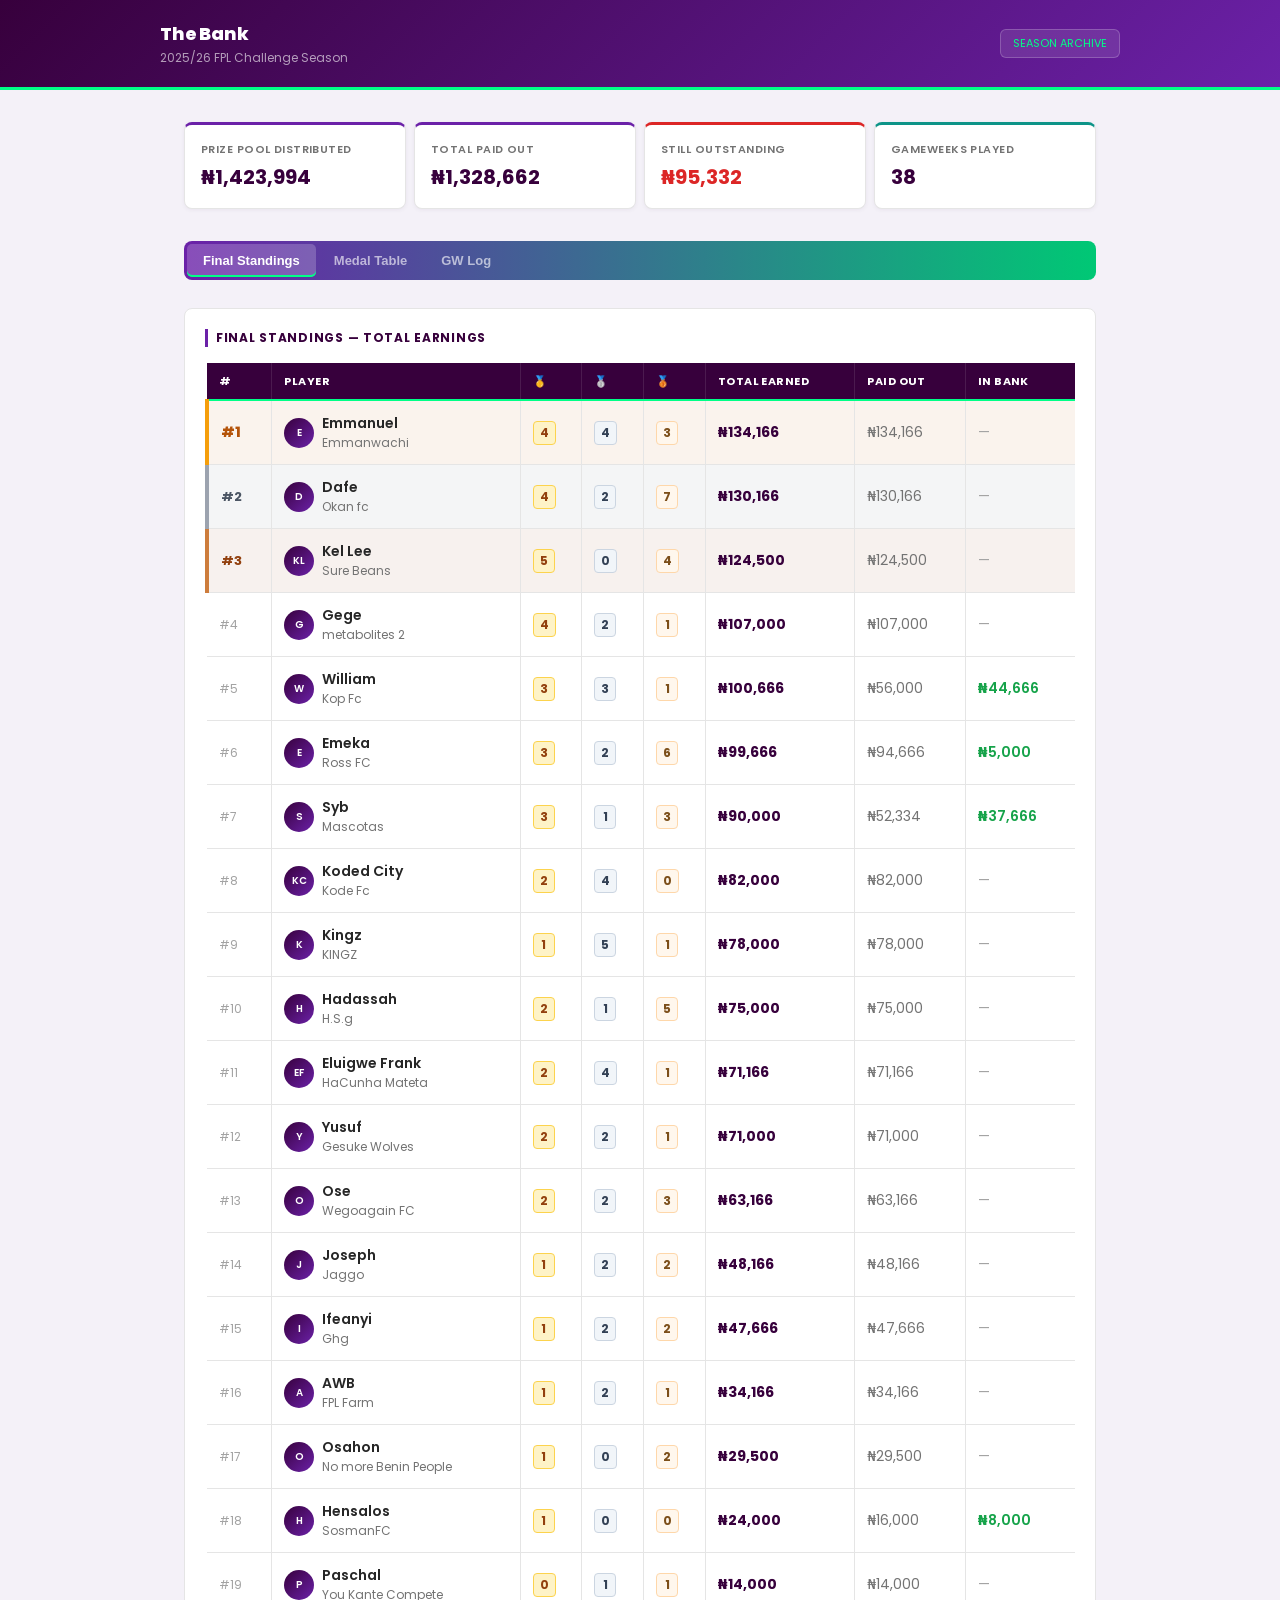
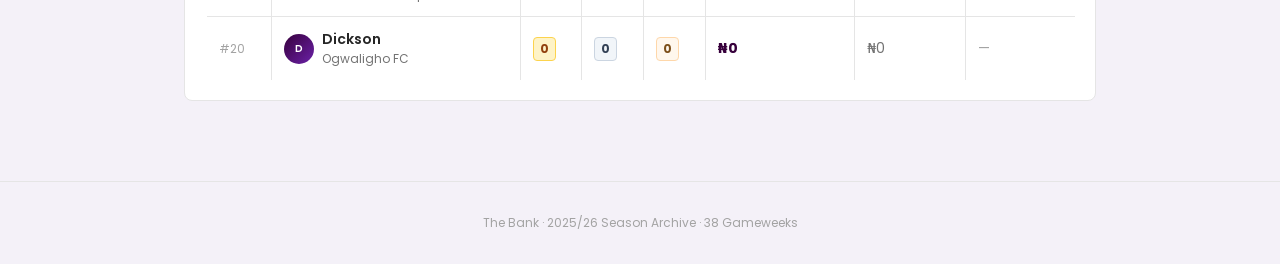
==== commit 8e4b64e2: "Rename app from Challenge Arena to The Bank Co-Authored-By: Claude Sonnet 4.6 <noreply@anthropic.com" ====
--- a/archive-2526.html
+++ b/archive-2526.html
@@ -3,7 +3,7 @@
 <head>
 <meta charset="UTF-8">
 <meta name="viewport" content="width=device-width,initial-scale=1">
-<title>2025/26 Season Archive — Challenge Arena</title>
+<title>2025/26 Season Archive — The Bank</title>
 <link rel="preconnect" href="https://fonts.googleapis.com">
 <link href="https://fonts.googleapis.com/css2?family=Poppins:wght@400;500;600;700;800&display=swap" rel="stylesheet">
 <style>
@@ -96,7 +96,7 @@
 <header>
   <div class="header-inner">
     <div>
-      <div class="logo-name">Challenge Arena</div>
+      <div class="logo-name">The Bank</div>
       <div class="logo-sub">2025/26 FPL Challenge Season</div>
     </div>
     <div class="archive-badge">SEASON ARCHIVE</div>
@@ -142,7 +142,7 @@
 
 </div>
 
-<footer>Challenge Arena · 2025/26 Season Archive · 38 Gameweeks</footer>
+<footer>The Bank · 2025/26 Season Archive · 38 Gameweeks</footer>
 
 <script>
 const NAMES=['Osahon','Syb','Emmanuel','William','Hensalos','Kingz','AWB','Yusuf','Eluigwe Frank','Hadassah','Dafe','Dickson','Joseph','Ose','Gege','Emeka','Koded City','Ifeanyi','Kel Lee','Paschal'];
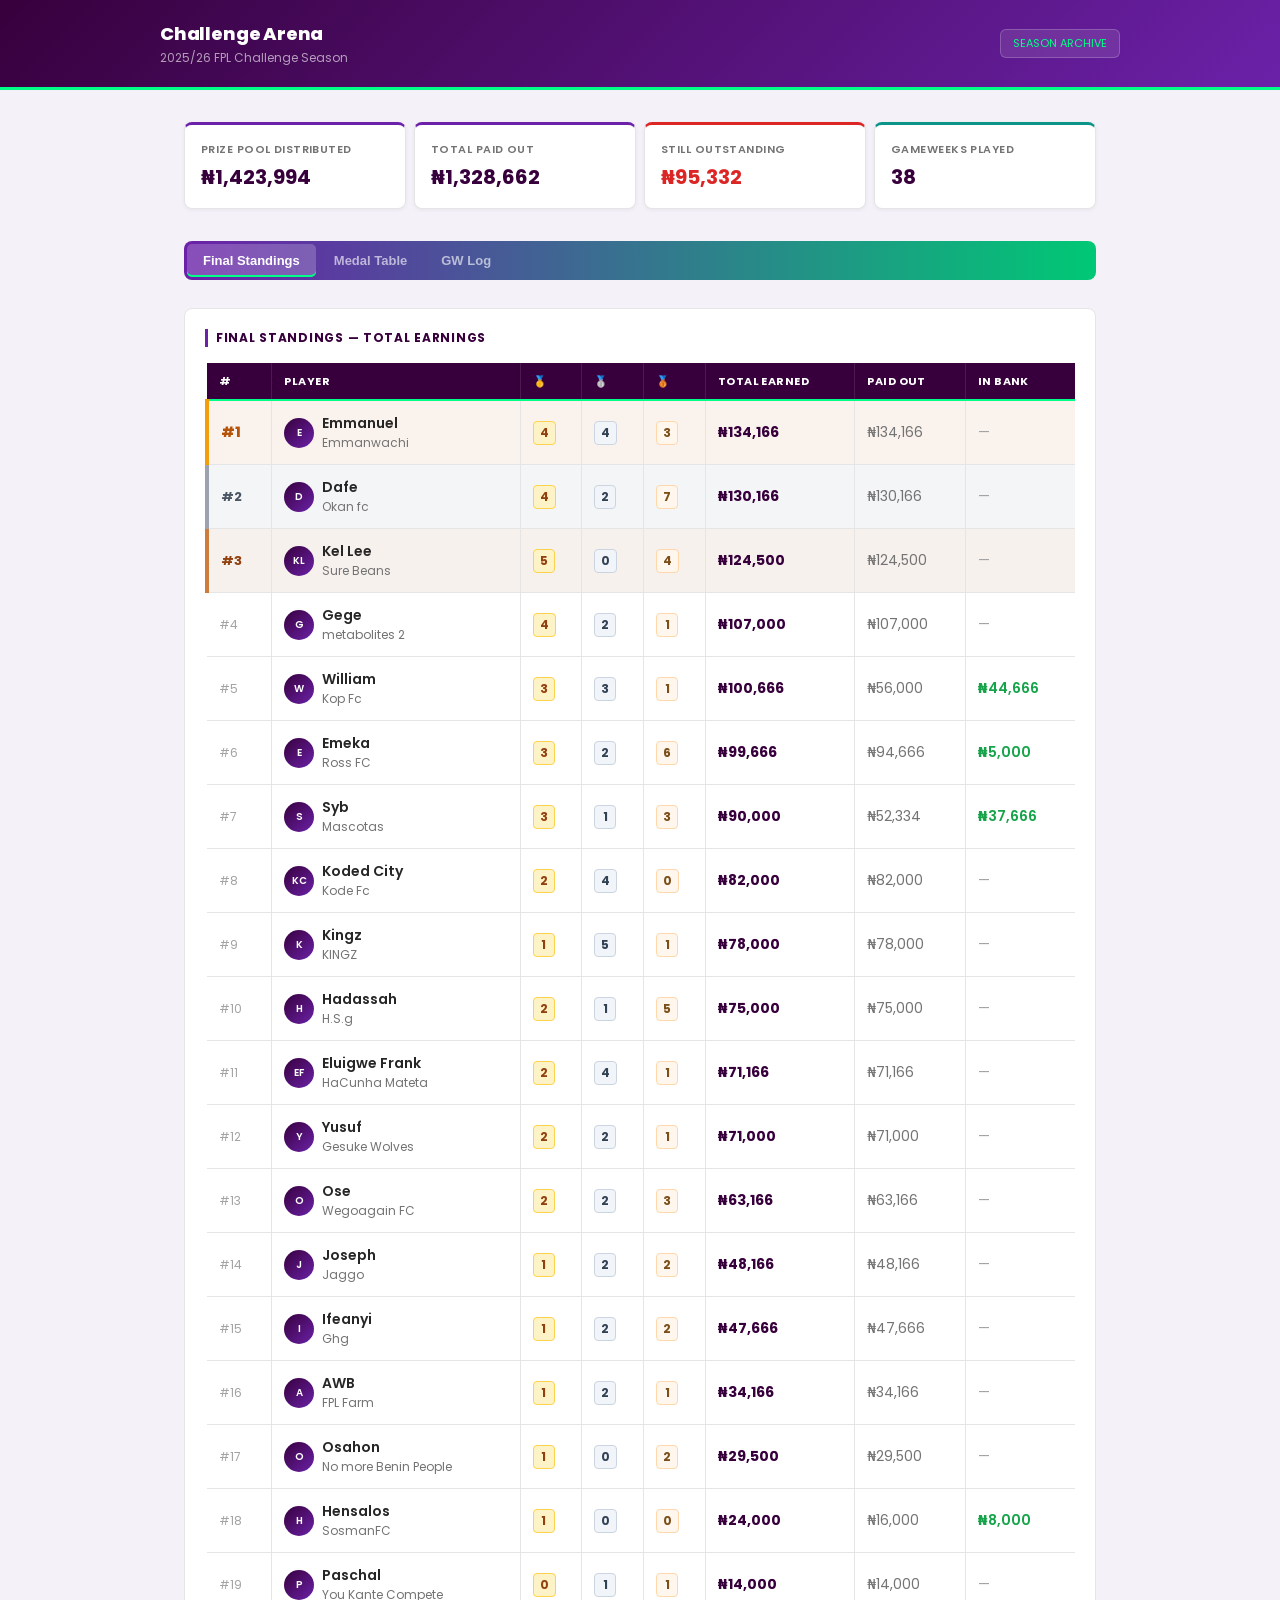
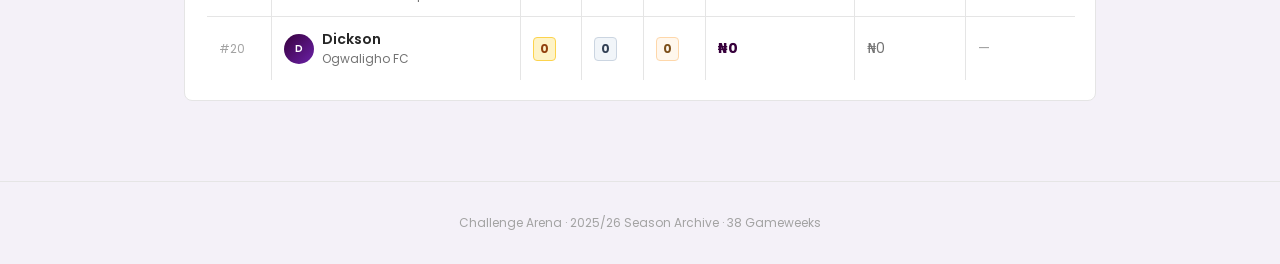
==== commit 556ea76b: "Revert app name; rename Finance tab to 'The Bank' Co-Authored-By: Claude Sonnet 4.6 <noreply@anthrop" ====
--- a/archive-2526.html
+++ b/archive-2526.html
@@ -3,7 +3,7 @@
 <head>
 <meta charset="UTF-8">
 <meta name="viewport" content="width=device-width,initial-scale=1">
-<title>2025/26 Season Archive — The Bank</title>
+<title>2025/26 Season Archive — Challenge Arena</title>
 <link rel="preconnect" href="https://fonts.googleapis.com">
 <link href="https://fonts.googleapis.com/css2?family=Poppins:wght@400;500;600;700;800&display=swap" rel="stylesheet">
 <style>
@@ -96,7 +96,7 @@
 <header>
   <div class="header-inner">
     <div>
-      <div class="logo-name">The Bank</div>
+      <div class="logo-name">Challenge Arena</div>
       <div class="logo-sub">2025/26 FPL Challenge Season</div>
     </div>
     <div class="archive-badge">SEASON ARCHIVE</div>
@@ -142,7 +142,7 @@
 
 </div>
 
-<footer>The Bank · 2025/26 Season Archive · 38 Gameweeks</footer>
+<footer>Challenge Arena · 2025/26 Season Archive · 38 Gameweeks</footer>
 
 <script>
 const NAMES=['Osahon','Syb','Emmanuel','William','Hensalos','Kingz','AWB','Yusuf','Eluigwe Frank','Hadassah','Dafe','Dickson','Joseph','Ose','Gege','Emeka','Koded City','Ifeanyi','Kel Lee','Paschal'];
